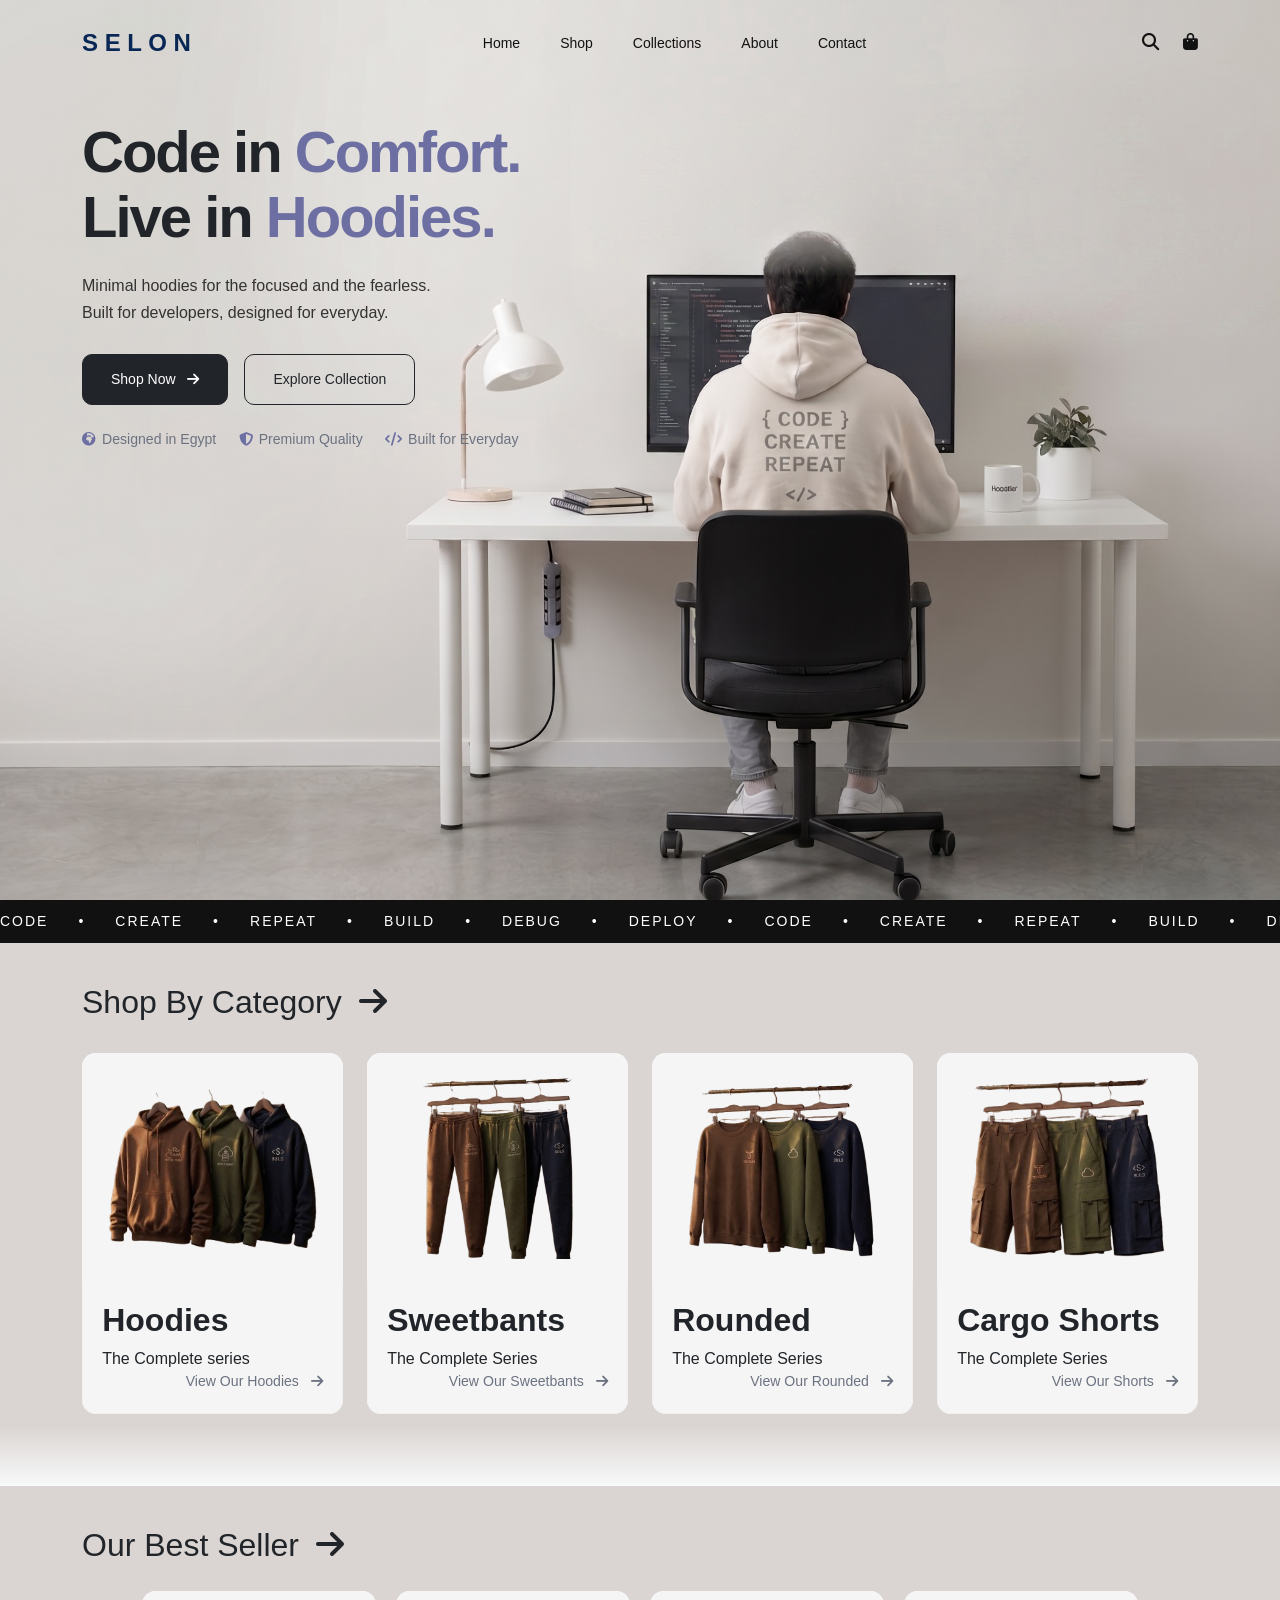
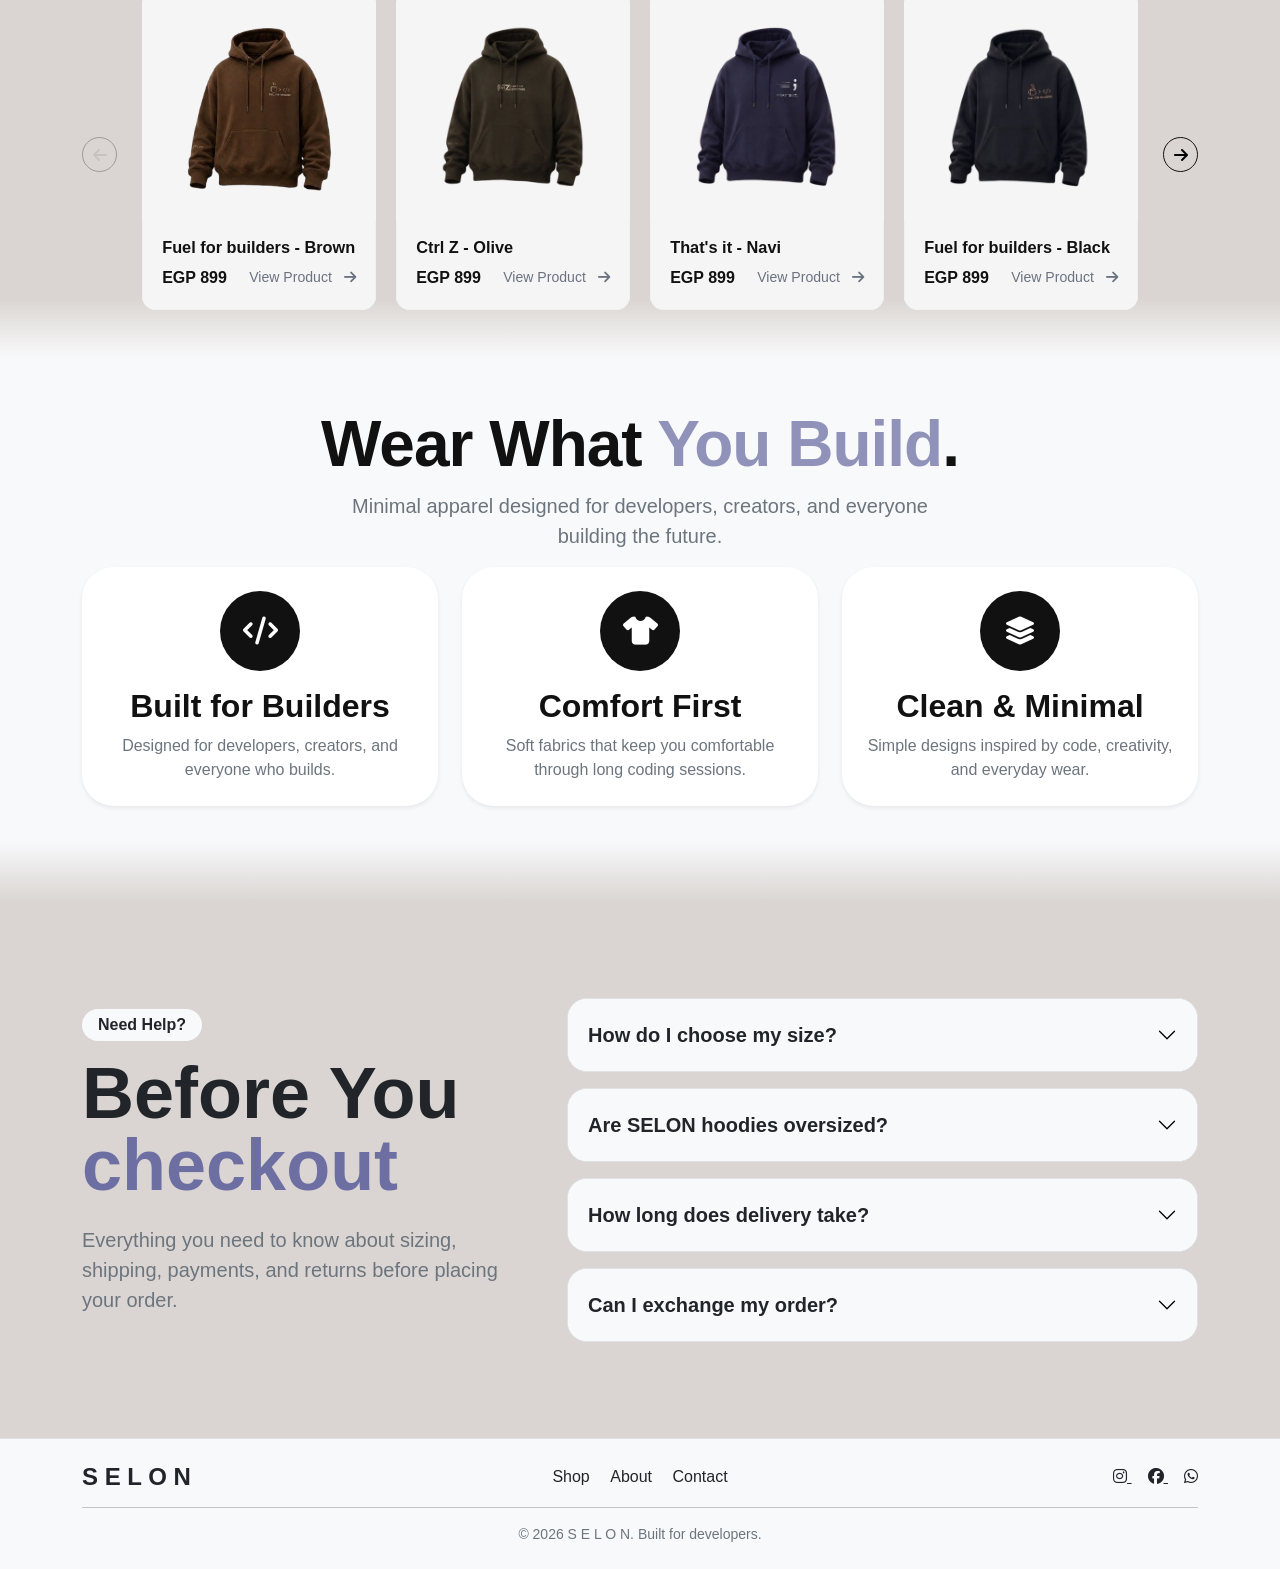
==== index.html @ 3d98444d "first commit-selon_test" ====
<!DOCTYPE html>
<html lang="en">

<head>
    <meta charset="UTF-8">
    <meta name="viewport" content="width=device-width, initial-scale=1.0">
    <title>S E L O N</title>
    <link rel="icon" href="Images/Selon-logo.webp" type="image/jpeg">
    <link href="https://cdn.jsdelivr.net/npm/bootstrap@5.3.8/dist/css/bootstrap.min.css" rel="stylesheet"
        integrity="sha384-sRIl4kxILFvY47J16cr9ZwB07vP4J8+LH7qKQnuqkuIAvNWLzeN8tE5YBujZqJLB" crossorigin="anonymous">
    <link rel="stylesheet" href="https://unpkg.com/aos@2.3.4/dist/aos.css">
    <link rel="stylesheet" href="https://cdnjs.cloudflare.com/ajax/libs/font-awesome/6.5.0/css/all.min.css">
    <link rel="stylesheet" href="Style.css">
</head>

<body>
    <div id="splash">

        <div class="loader">

            <div class="spinner"></div>

            <div class="logo-frame">
                <img src="Images/Selon-logo-removebg-preview.webp" class="logo-img" alt="SELON Logo">
            </div>
        </div>
        <p class="loading-text">SELON</p>
    </div>

    <nav class="navbar navbar-expand-lg fixed-top">
        <div class="container">

            <!-- Logo -->
            <a class="navbar-brand fw-semibold fs-4" href="index.html">
                S E L O N
            </a>


            <!-- Mobile Button -->
            <button class="navbar-toggler border-0 shadow-none" type="button" data-bs-toggle="collapse"
                data-bs-target="#navbarNav">

                <i class="fa-solid fa-bars"></i>
            </button>


            <!-- Links -->
            <div class="collapse navbar-collapse" id="navbarNav">

                <ul class="navbar-nav mx-auto gap-lg-4">

                    <li class="nav-item">
                        <a class="nav-link" href="index.html">
                            Home
                        </a>
                    </li>

                    <li class="nav-item">
                        <a class="nav-link" href="pages/allhoddies.html">
                            Shop
                        </a>
                    </li>

                    <li class="nav-item">
                        <a class="nav-link" href="#shop-bycategory">
                            Collections
                        </a>
                    </li>

                    <li class="nav-item">
                        <a class="nav-link" href="">
                            About
                        </a>
                    </li>

                    <li class="nav-item">
                        <a class="nav-link" href="#footer">
                            Contact
                        </a>
                    </li>

                </ul>


                <!-- Icons -->
                <div class="nav-icons d-flex align-items-center gap-4">

                    <div class="search-wrapper">
                        <input type="text" class="search-input" id="searchInput" placeholder="Search...">
                        <a href="#" class="search-icon">
                            <i class="fa-solid fa-magnifying-glass"></i>
                        </a>

                        <div class="search-results" id="searchResults"></div>
                    </div>


                    <a href="#" data-bs-toggle="offcanvas" data-bs-target="#cartCanvas">
                        <i class="fa-solid fa-bag-shopping"></i>
                    </a>

                </div>

            </div>

        </div>
    </nav>
    <div class="offcanvas offcanvas-end" tabindex="-1" id="cartCanvas">

        <div class="offcanvas-header">
            <h5 class="offcanvas-title">SHOPPING CART</h5>
            <button type="button" class="btn-close" data-bs-dismiss="offcanvas"></button>
        </div>

        <div class="offcanvas-body">
            <div id="taskcontainer"></div>
        </div>

    </div>
    <section class="hero" id="home">

        <div class="container h-100">
            <div class="row align-items-center h-100">

                <div class="col-lg-5">

                    <div class="hero-content " data-aos="fade-right" data-aos-delay="800">

                        <h1>
                            Code in <span>Comfort.</span>
                            <br>
                            Live in <span>Hoodies.</span>
                        </h1>

                        <p>
                            Minimal hoodies for the focused and the fearless.
                            <br>
                            Built for developers, designed for everyday.
                        </p>

                        <div class="hero-buttons d-flex gap-3">

                            <a href="pages/allhoddies.html" class="btn btn-dark hero-btn">
                                Shop Now
                                <i class="fa-solid fa-arrow-right ms-2"></i>
                            </a>

                            <a href="#shop-bycategory" class="btn btn-outline-dark hero-btn">
                                Explore Collection
                            </a>

                        </div>
                        <div class="hero-badges mt-4">
                            <span>
                                <i class="fa-solid fa-earth-africa"></i>
                                Designed in Egypt
                            </span>
                            <span>
                                <i class="fa-solid fa-shield-halved"></i>
                                Premium Quality
                            </span>
                            <span>
                                <i class="fa-solid fa-code"></i>
                                Built for Everyday
                            </span>
                        </div>
                    </div>

                </div>

            </div>
        </div>
    </section>
    <section class="moving-bar">

        <div class="moving-track">

            <div class="moving-content">
                <span>CODE</span>
                <span>•</span>
                <span>CREATE</span>
                <span>•</span>
                <span>REPEAT</span>
                <span>•</span>
                <span>BUILD</span>
                <span>•</span>
                <span>DEBUG</span>
                <span>•</span>
                <span>DEPLOY</span>
                <span>•</span>
            </div>

            <div class="moving-content">
                <span>CODE</span>
                <span>•</span>
                <span>CREATE</span>
                <span>•</span>
                <span>REPEAT</span>
                <span>•</span>
                <span>BUILD</span>
                <span>•</span>
                <span>DEBUG</span>
                <span>•</span>
                <span>DEPLOY</span>
                <span>•</span>
            </div>
            <div class="moving-content">
                <span>CODE</span>
                <span>•</span>
                <span>CREATE</span>
                <span>•</span>
                <span>REPEAT</span>
                <span>•</span>
                <span>BUILD</span>
                <span>•</span>
                <span>DEBUG</span>
                <span>•</span>
                <span>DEPLOY</span>
                <span>•</span>
            </div>
            <div class="moving-content">
                <span>CODE</span>
                <span>•</span>
                <span>CREATE</span>
                <span>•</span>
                <span>REPEAT</span>
                <span>•</span>
                <span>BUILD</span>
                <span>•</span>
                <span>DEBUG</span>
                <span>•</span>
                <span>DEPLOY</span>
                <span>•</span>
            </div>
        </div>

    </section>
    <section class="section-top py-4 mt-3" id="shop-bycategory">
        <div class="container">
            <div class="row">
                <h2 data-aos="fade-up">Shop By Category <i class="fa-solid fa-arrow-right ms-2"></i>
                </h2>
                <div class="col-lg-3 col-md-6 mt-4 mb-5">
                    <div class="category-card" data-aos="fade-up" data-aos-delay="50">
                        <div class="card h-100 w-100">
                            <img src="Images/Hoodies-card.webp" class="card-img-top" alt="Ctrl Z Hoodie">
                            <div class="card-body">
                                <h2 class="fw-bold">Hoodies</h2>
                                <span class="">The Complete series</span>
                                <div class="d-flex justify-content-between align-items-center">
                                    <h4 class="fw-bold"></h4>
                                    <a href="pages/allhoddies.html" class="text-decoration-none">
                                        View Our Hoodies
                                        <i class="fa-solid fa-arrow-right ms-2"></i>
                                    </a>
                                </div>
                            </div>
                        </div>
                    </div>
                </div>

                <div class="col-lg-3 col-md-6 mt-4 mb-5">
                    <div class="category-card" data-aos="fade-up" data-aos-delay="100">
                        <div class="card h-100 w-100">
                            <img src="Images/Pants-card.webp" class="card-img-top" alt="Ctrl Z Hoodie">
                            <div class="card-body">
                                <h2 class=" fw-bold">Sweetbants</h2>
                                <span>The Complete Series</span>
                                <div class="d-flex justify-content-between align-items-center">
                                    <h4 class="fw-bold"></h4>
                                    <a href="pages/sweetbants.html" class="text-decoration-none">
                                        View Our Sweetbants
                                        <i class="fa-solid fa-arrow-right ms-2"></i>
                                    </a>
                                </div>
                            </div>
                        </div>
                    </div>
                </div>
                <div class="col-lg-3 col-md-6 mt-4 mb-5">
                    <div class="category-card" data-aos="fade-up" data-aos-delay="150">
                        <div class="card h-100 w-100">
                            <img src="Images/rounded-card.webp" class="card-img-top" alt="Ctrl Z Hoodie">
                            <div class="card-body">
                                <h2 class=" fw-bold">Rounded</h2>
                                <span>The Complete Series</span>
                                <div class="d-flex justify-content-between align-items-center">
                                    <h4 class="fw-bold"></h4>
                                    <a href="pages/rounded.html" class="text-decoration-none">
                                        View Our Rounded
                                        <i class="fa-solid fa-arrow-right ms-2"></i>
                                    </a>
                                </div>
                            </div>
                        </div>
                    </div>
                </div>
                <div class="col-lg-3 col-md-6 mt-4 mb-5">
                    <div class="category-card" data-aos="fade-up" data-aos-delay="150">
                        <div class="card h-100 w-100">
                            <img src="Images/Cargo-cards.webp" class="card-img-top" alt="Ctrl Z Hoodie">
                            <div class="card-body">
                                <h2 class=" fw-bold">Cargo Shorts</h2>
                                <span>The Complete Series</span>
                                <div class="d-flex justify-content-between align-items-center">
                                    <h4 class="fw-bold"></h4>
                                    <a href="pages/cargoshorts.html" class="text-decoration-none">
                                        View Our Shorts
                                        <i class="fa-solid fa-arrow-right ms-2"></i>
                                    </a>
                                </div>
                            </div>
                        </div>
                    </div>
                </div>
            </div>
        </div>
    </section>
    <section class="categories section-top py-4 mt-3" data-aos="fade-up">
        <div class="container">

            <div class="best-seller-header">
                <h2>
                    Our Best Seller
                    <i class="fa-solid fa-arrow-right ms-2"></i>
                </h2>
            </div>

            <div class="best-seller-carousel">

                <!-- Left Arrow -->
                <button class="best-seller-arrow" id="bestSellerPrev">
                    <i class="fa-solid fa-arrow-left"></i>
                </button>


                <!-- Cards -->
                <div class="best-seller-wrapper pt-3 pb-4">
                    <div class="best-seller-track" id="bestSellerTrack">

                        <!-- Card 1 -->
                        <div class="best-seller-card">
                            <div class="category-card">
                                <div class="card h-100 w-100">
                                    <img src="Images/fuel-for-builders-brown.webp" class="card-img-top"
                                        alt="Brown Hoodie">

                                    <div class="card-body">
                                        <h5 class="card-title">Fuel for builders - Brown</h5>

                                        <div class="d-flex justify-content-between align-items-center">
                                            <h6 class="fw-bold mb-0">EGP 899</h6>

                                            <a href="pages/fuelforbuilders-brown.html" class="text-decoration-none">
                                                View Product
                                                <i class="fa-solid fa-arrow-right ms-2"></i>
                                            </a>
                                        </div>
                                    </div>
                                </div>
                            </div>
                        </div>


                        <!-- Card 2 -->
                        <div class="best-seller-card">
                            <div class="category-card">
                                <div class="card h-100 w-100">
                                    <img src="Images/ctrlz-olive.webp" class="card-img-top" alt="Build Hoodie">

                                    <div class="card-body">
                                        <h5 class="card-title">Ctrl Z - Olive</h5>

                                        <div class="d-flex justify-content-between align-items-center">
                                            <h6 class="fw-bold mb-0">EGP 899</h6>

                                            <a href="pages/ctrlz-olive.html" class="text-decoration-none">
                                                View Product
                                                <i class="fa-solid fa-arrow-right ms-2"></i>
                                            </a>
                                        </div>
                                    </div>
                                </div>
                            </div>
                        </div>


                        <!-- Card 3 -->
                        <div class="best-seller-card">
                            <div class="category-card">
                                <div class="card h-100 w-100">
                                    <img src="Images/thatsit-navi.webp" class="card-img-top" alt="Ctrl Z Hoodie">

                                    <div class="card-body">
                                        <h5 class="card-title">That's it - Navi</h5>

                                        <div class="d-flex justify-content-between align-items-center">
                                            <h6 class="fw-bold mb-0">EGP 899</h6>

                                            <a href="pages/thatsit-navi.html" class="text-decoration-none">
                                                View Product
                                                <i class="fa-solid fa-arrow-right ms-2"></i>
                                            </a>
                                        </div>
                                    </div>
                                </div>
                            </div>
                        </div>


                        <!-- Card 4 -->
                        <div class="best-seller-card">
                            <div class="category-card">
                                <div class="card h-100 w-100">
                                    <img src="Images/fuelforbuilders-black.webp" class="card-img-top"
                                        alt="Fuel for builders Black">

                                    <div class="card-body">
                                        <h5 class="card-title">Fuel for builders - Black</h5>

                                        <div class="d-flex justify-content-between align-items-center">
                                            <h6 class="fw-bold mb-0">EGP 899</h6>

                                            <a href="pages/Fuelforbuilders-black.html" class="text-decoration-none">
                                                View Product
                                                <i class="fa-solid fa-arrow-right ms-2"></i>
                                            </a>
                                        </div>
                                    </div>
                                </div>
                            </div>
                        </div>


                        <!-- Card 5 -->
                        <div class="best-seller-card">
                            <div class="category-card">
                                <div class="card h-100 w-100">
                                    <img src="Images/ctrlz-blue.webp" class="card-img-top" alt="New Hoodie">

                                    <div class="card-body">
                                        <h5 class="card-title">Ctrl Z - Blue</h5>

                                        <div class="d-flex justify-content-between align-items-center">
                                            <h6 class="fw-bold mb-0">EGP 899</h6>

                                            <a href="pages/ctrlz-blue.html" class="text-decoration-none">
                                                View Product
                                                <i class="fa-solid fa-arrow-right ms-2"></i>
                                            </a>
                                        </div>
                                    </div>
                                </div>
                            </div>
                        </div>

                    </div>
                </div>


                <!-- Right Arrow -->
                <button class="best-seller-arrow" id="bestSellerNext">
                    <i class="fa-solid fa-arrow-right"></i>
                </button>

            </div>

        </div>
    </section>
    <section class="py-5 why-section section-bottom">

        <div class="container mb-5">

            <div class="text-center">

                <h2 class="display-3 fw-semibold" data-aos="fade-up">
                    Wear What <span>You Build</span>.
                </h2>

                <p class="lead text-secondary mx-auto" data-aos="fade-up">
                    Minimal apparel designed for developers, creators, and everyone building the future.
                </p>

            </div>

            <div class="row g-4">

                <!-- Card 1 -->
                <div class="col-lg-4" data-aos="fade-up">

                    <div class="card border-0 rounded-5 text-center h-100 p-4 shadow-sm">

                        <div class="icon-circle mx-auto mb-3">
                            <i class="fa-solid fa-code"></i>

                        </div>

                        <h3 class="fw-semibold fs-2">
                            Built for Builders
                        </h3>

                        <p class="text-secondary mb-0">
                            Designed for developers, creators, and everyone who builds.
                        </p>

                    </div>

                </div>

                <!-- Card 2 -->
                <div class="col-lg-4" data-aos="fade-up">

                    <div class="card border-0 rounded-5 text-center h-100 p-4 shadow-sm">

                        <div class="icon-circle mx-auto mb-3">
                            <i class="fa-solid fa-shirt"></i>
                        </div>

                        <h3 class="fw-semibold fs-2">
                            Comfort First
                        </h3>

                        <p class="text-secondary mb-0">
                            Soft fabrics that keep you comfortable through long coding sessions.
                        </p>

                    </div>

                </div>

                <!-- Card 3 -->
                <div class="col-lg-4" data-aos="fade-up">

                    <div class="card border-0 rounded-5 text-center h-100 p-4 shadow-sm">

                        <div class="icon-circle mx-auto mb-3">
                            <i class="fa-solid fa-layer-group"></i>
                        </div>

                        <h3 class="fw-semibold fs-2">
                            Clean & Minimal
                        </h3>

                        <p class="text-secondary mb-0">
                            Simple designs inspired by code, creativity, and everyday wear.
                        </p>

                    </div>

                </div>

            </div>

        </div>

    </section>
    <section class="container my-5 py-5">

        <div class="row align-items-center g-5">

            <!-- Left Side -->
            <div class="col-lg-5 questions " data-aos="fade-right">

                <span class="badge rounded-pill text-dark bg-light px-3 py-2 fs-6 mb-3">
                    Need Help?
                </span>

                <h2 class="display-2 fw-bold lh-1 mb-4">
                    Before You <br> <span>checkout</span>
                </h2>

                <p class="text-secondary fs-5">
                    Everything you need to know about sizing, shipping,
                    payments, and returns before placing your order.
                </p>

            </div>

            <!-- Right Side -->
            <div class="col-lg-7">

                <div class="accordion accordion-flush" id="faq" data-aos="fade-left">

                    <div class="accordion-item rounded-4 overflow-hidden mb-3 border">
                        <h2 class="accordion-header">
                            <button class="accordion-button collapsed fw-semibold fs-5 py-4" data-bs-toggle="collapse"
                                data-bs-target="#one">

                                How do I choose my size?

                            </button>
                        </h2>

                        <div id="one" class="accordion-collapse collapse" data-bs-parent="#faq">

                            <div class="accordion-body text-secondary">
                                Check our size guide to find the perfect fit for you.
                            </div>

                        </div>
                    </div>


                    <div class="accordion-item rounded-4 overflow-hidden mb-3 border">
                        <h2 class="accordion-header">
                            <button class="accordion-button collapsed fw-semibold fs-5 py-4" data-bs-toggle="collapse"
                                data-bs-target="#two">

                                Are SELON hoodies oversized?

                            </button>
                        </h2>

                        <div id="two" class="accordion-collapse collapse" data-bs-parent="#faq">

                            <div class="accordion-body text-secondary">
                                Yes. They are designed with a relaxed oversized fit.
                            </div>

                        </div>
                    </div>


                    <div class="accordion-item rounded-4 overflow-hidden mb-3 border">
                        <h2 class="accordion-header">
                            <button class="accordion-button collapsed fw-semibold fs-5 py-4" data-bs-toggle="collapse"
                                data-bs-target="#three">

                                How long does delivery take?

                            </button>
                        </h2>

                        <div id="three" class="accordion-collapse collapse" data-bs-parent="#faq">

                            <div class="accordion-body text-secondary">
                                Delivery usually takes 2–5 business days.
                            </div>

                        </div>
                    </div>


                    <div class="accordion-item rounded-4 overflow-hidden border">
                        <h2 class="accordion-header">
                            <button class="accordion-button collapsed fw-semibold fs-5 py-4" data-bs-toggle="collapse"
                                data-bs-target="#four">

                                Can I exchange my order?

                            </button>
                        </h2>

                        <div id="four" class="accordion-collapse collapse" data-bs-parent="#faq">

                            <div class="accordion-body text-secondary">
                                Yes, exchanges are available within 14 days.
                            </div>

                        </div>
                    </div>

                </div>

            </div>

        </div>

    </section>


    <footer class="border-top bg-foot py-4 mt-5" id="footer">
        <div class="container">

            <div class="row align-items-center">

                <div class="col-md-4 text-center text-md-start mb-3 mb-md-0">
                    <h4 class="fw-bold m-0">S E L O N</h4>
                </div>

                <div class="col-md-4 text-center mb-3 mb-md-0">

                    <a href="pages/allhoddies.html" class="text-dark text-decoration-none mx-2">Shop</a>

                    <a href="#" class="text-dark text-decoration-none mx-2">About</a>

                    <a href="#footer" class="text-dark text-decoration-none mx-2">Contact</a>

                </div>

                <div class="col-md-4 text-center text-md-end">

                    <a href="https://www.instagram.com/selon.eg?igsi=ajBoNTrZ241bjEx" class="text-dark me-3">
                        <i class="fa-brands fa-instagram"></i>
                    </a>

                    <a href="https://www.facebook.com/share/1DbDQd2e8f/" class="text-dark me-3">
                        <i class="fa-brands fa-facebook"></i>
                    </a>

                    <a href="https://wa.me/201128844504" class="text-dark">
                        <i class="fa-brands fa-whatsapp"></i>
                    </a>

                </div>

            </div>

            <hr>

            <p class="text-center text-secondary small mb-0">
                © 2026 S E L O N. Built for developers.
            </p>

        </div>
    </footer>
    <script src="https://unpkg.com/aos@2.3.4/dist/aos.js"></script>

    <script>
        AOS.init({
            duration: 1000,
            once: true
        });
    </script>

    <script src="cart.js"></script>
    <script src="search.js"></script>
    <script src="carousel.js"></script>
    <script src="splash.js"></script>
    <script src="nav.js"></script>
    <script src="https://cdn.jsdelivr.net/npm/bootstrap@5.3.8/dist/js/bootstrap.bundle.min.js"
        integrity="sha384-FKyoEForCGlyvwx9Hj09JcYn3nv7wiPVlz7YYwJrWVcXK/BmnVDxM+D2scQbITxI"
        crossorigin="anonymous"></script>
</body>

</html>
---- Style.css ----
:root {
    --brand-blue: #6d6fa3;
    --brand-dark: #111;
    --card-bg: #f5f5f5;
}

body {
    font-family: Arial, sans-serif;
    background-color: #DAD5D2;
}

.search-wrapper {
    position: relative;
    display: flex;
    align-items: center;
}

.search-input {
    width: 0;
    padding: 0;
    border: none;
    outline: none;
    background: transparent;
    border-bottom: 1px solid transparent;
    font-size: 14px;
    transition: width 0.4s ease, padding 0.4s ease, border-color 0.4s ease;
    position: absolute;
    right: 30px;
    /* المسافة من الأيقونة */
}

.search-wrapper:hover .search-input,
.search-input:focus {
    width: 180px;
    padding: 4px 8px;
    border-bottom: 1px solid #000;
}

.search-icon {
    z-index: 2;
}

.search-wrapper {
    position: relative;
}

.search-results {
    position: absolute;
    top: 45px;
    right: 0;
    width: 260px;
    background: #fff;
    border-radius: 12px;
    box-shadow: 0 8px 24px rgba(0, 0, 0, 0.12);
    overflow: hidden;
    display: none;
    z-index: 999;
}

.search-results.active {
    display: block;
}

.search-result-item {
    display: flex;
    align-items: center;
    gap: 10px;
    padding: 8px 12px;
    text-decoration: none;
    color: #000;
    transition: background 0.2s ease;
}

.search-result-item:hover {
    background: #f5f5f5;
}

.search-result-item img {
    width: 40px;
    height: 40px;
    object-fit: contain;
}

.search-no-result {
    padding: 10px 12px;
    color: #888;
    font-size: 14px;
}

#splash {
    position: fixed;
    inset: 0;
    background: #F8F6F2;
    display: flex;
    flex-direction: column;
    justify-content: center;
    align-items: center;
    z-index: 9999;
    transition: .5s;
}

#splash.hidden {
    opacity: 0;
    visibility: hidden;
}


/* Loader */

.loader {
    position: relative;
    width: 110px;
    height: 110px;
}


/* Spinner */

.spinner {
    position: absolute;
    inset: 0;
    border-radius: 50%;
    border: 2px solid #DDD7CF;
    border-top: 2px solid #1B2430;
    animation: spin 1s linear infinite;
}


/* Logo */

.logo-frame {
    position: absolute;
    inset: 15px;
    border-radius: 50%;
    overflow: hidden;
    background: white;

    display: flex;
    justify-content: center;
    align-items: center;
}

.logo-img {
    width: 100%;
    height: 100%;
    object-fit: cover;
}


/* Loading Text */

.loading-text {
    margin-top: 25px;
    font-size: 15px;
    letter-spacing: 4px;
    color: #777;
    text-transform: uppercase;
}


/* Animation */

@keyframes spin {

    from {
        transform: rotate(0deg);
    }

    to {
        transform: rotate(360deg);
    }

}


.navbar {
    padding: 20px 0;
    transition: 0.4s ease;
    z-index: 1000;
}

.navbar-brand {
    color: #082755;
}

.navbar-brand sup {
    font-size: 9px;
}

.nav-link {
    color: #111;
    font-size: 14px;
    position: relative;
}

.nav-link:hover,
.nav-link.active {
    color: #111;
}

.nav-link.active::after {
    content: "";
    position: absolute;
    width: 35px;
    height: 1px;
    background-color: #111;
    left: 50%;
    bottom: -8px;
    transform: translateX(-50%);
}

.nav-icons a {
    color: #111;
    font-size: 17px;
}


/* لما نعمل Scroll */

.navbar.scrolled {
    background: rgba(255, 255, 255, 0.85);
    backdrop-filter: blur(12px);
    box-shadow: 0 2px 15px rgba(0, 0, 0, 0.05);
    padding: 12px 0;
}

/* Hero */

.hero {
    min-height: 100vh;

    background-image:
        url("Images/Hero-img.webp");

    background-size: cover;
    background-position: center;
    padding-top: 80px;

}


/* Hero Content */

.hero-content {
    padding-top: 40px;
}


/* Title */

.hero h1 {
    font-size: 58px;
    line-height: 1.12;
    font-weight: 600;
    letter-spacing: -2px;
    margin-bottom: 22px;
}

.hero h1 span {
    color: #6d6fa3;
}

.why-section span {
    color: #6d6fa3c0;

}

/* Text */

.hero p {
    font-size: 16px;
    line-height: 1.7;
    color: #333;
    margin-bottom: 28px;
}


/* Buttons */

.hero-btn {
    padding: 14px 28px;
    border-radius: 10px;
    font-size: 14px;
    font-weight: 500;
}

.hero-badges {
    display: flex;
    flex-wrap: wrap;
    gap: 1.4rem;
}

.hero-badges span {
    display: flex;
    align-items: center;
    gap: 6px;
    font-size: .88rem;
    color: #6b7280;
    font-weight: 500;
}

.hero-badges i {
    color: var(--brand-blue);
    font-size: .85rem;
}

.moving-bar {
    width: 100%;
    overflow: hidden;
    background-color: #111;
    color: #fff;
    padding: 11px 0;
}

.moving-track {
    display: flex;
    width: max-content;

    animation: movingText 15s linear infinite;
}

.moving-content {
    display: flex;
    align-items: center;
    gap: 30px;

    padding-right: 30px;

    white-space: nowrap;

    font-size: 14px;
    font-weight: 500;
    letter-spacing: 2px;
}

@keyframes movingText {

    from {
        transform: translateX(0);
    }

    to {
        transform: translateX(-50%);
    }

}

/* -------- Cards -------- */
.section-top {
    position: relative;
}

.section-top::after {
    content: "";
    position: absolute;
    bottom: 0;
    left: 0;
    right: 0;
    height: 60px;
    background: linear-gradient(to bottom, transparent, #f8f9fa);
}

.category-card .card {
    border: none;
    overflow: hidden;
    border-radius: 14px;
    transition: all .3s ease;
    cursor: pointer;
}

.category-card .card:hover {
    transform: translateY(-6px);
    box-shadow: 0 16px 30px rgba(15, 23, 42, .12);
}

.category-card .card img {
    transition: transform .4s ease;
    background-color: var(--card-bg);
    padding: 1.5rem;
    object-fit: contain;
    height: 230px;
}

.category-card .card:hover img {
    transform: scale(1.045);
}

.card-body {
    background-color: #f5f5f5;
    padding: 1.1rem 1.2rem 1.3rem;
    border: 1px solid #f0f0f0;
    border-top: none;
    border-radius: 0 0 14px 14px;
}

.card-title {
    font-weight: 600;
    color: var(--brand-dark);
    font-size: 1.02rem;
    margin-bottom: .6rem;
}

.card-body h6.fw-bold {
    color: var(--brand-dark);
}

.card-body a {
    font-size: .88rem;
    font-weight: 500;
    color: #6b7280 !important;
    transition: color .2s ease, gap .2s ease;
}

.card-body a:hover {
    color: var(--brand-blue) !important;
}

.card-body a i {
    transition: transform .2s ease;
}

.card-body a:hover i {
    transform: translateX(3px);
}

/* -------- Features side -------- */
.feature-item {
    align-items: flex-start;
    gap: 1rem;
}

.feature-item i {
    width: 22px;
    text-align: center;
    color: var(--brand-blue);
    margin-top: 3px;
    flex-shrink: 0;
}

.feature-item h6 {
    letter-spacing: .4px;
    color: var(--brand-dark);
    font-size: .85rem;
}

.feature-item p {
    font-size: .9rem;
    line-height: 1.5;
}

.categories hr {
    opacity: .1;
}

.learn-more-link {
    cursor: pointer;
    transition: gap .2s ease, color .2s ease;
    color: var(--brand-dark);
}

.learn-more-link:hover {
    color: var(--brand-blue);
}

.learn-more-link i {
    transition: transform .2s ease;
}

.learn-more-link:hover i {
    transform: translateX(4px);
}


/* -------- Section background: نفس فكرة الـ grid بتاع الهيرو -------- */
.section-bottom {
    position: relative;
}

.section-bottom::after {
    content: "";
    position: absolute;
    bottom: 0;
    left: 0;
    right: 0;
    height: 60px;
    background: linear-gradient(to bottom, transparent, #DAD5D2);
}

.why-section {
    background-color: #f8f9fb;
}

/* -------- Heading -------- */
.why-section h2 {
    color: var(--brand-dark);
    letter-spacing: -1px;
}

.why-section .lead {
    max-width: 620px;
}

/* -------- Icon circle (زي ما بعتها) -------- */
.icon-circle {
    width: 80px;
    height: 80px;
    background: #111;
    color: #fff;
    border-radius: 50%;
    display: flex;
    justify-content: center;
    align-items: center;
    font-size: 28px;
}

/* -------- Cards: بسيطة، shadow + hover لطيف -------- */
.why-section .card {
    background-color: #ffffff;
    transition: transform .25s ease, box-shadow .25s ease;
}

.why-section .card:hover {
    transform: translateY(-6px);
}

.why-section .card h3 {
    color: var(--brand-dark);
}


.accordion-item {
    border-radius: 20px !important;
}

.accordion-button {
    background: #f8f9fa;
    box-shadow: none !important;
}

.accordion-button:not(.collapsed) {
    background: #f8f9fa;
    color: #000;
}

.accordion-button::after {
    filter: brightness(0);
}

.bg-foot {
    background-color: #f8f9fb;
}

.questions h2 span {
    color: #6d6fa3;

}


/* -------- brownhoodidetails-------- */
.main {
    padding-top: 90px;
}

.main-product-image {
    background-color: #D7CFCE;
    overflow: hidden;
}

.main-product-image img {
    height: 400px;
    object-fit: contain;
}

.thumbnail {
    width: 110px;
    height: 120px;
    border: 1px solid transparent;
    border-radius: 12px;
    overflow: hidden;
    cursor: pointer;
}

.thumbnail img {
    height: 100%;
    object-fit: cover;
}

.thumbnail.active {
    border-color: #212529;
}

/* =========================
   PRODUCT OPTIONS
========================= */

.product-option {
    max-width: 520px;
}


/* Title */

.option-title {
    font-size: 13px;
    font-weight: 600;
    letter-spacing: .3px;
}


/* =========================
   COLORS
========================= */

.color-option {
    width: 42px;
    height: 42px;

    border-radius: 50%;
    border: 1px solid #ccc;

    cursor: pointer;

    transition: .2s ease;
}

.color-option:hover {
    transform: scale(1.08);
}

.color-option.active {
    outline: 2px solid #111;
    outline-offset: 3px;
}


/* =========================
   SIZE
========================= */

.size-guide {
    color: #111;
    font-size: 13px;
}

.size-option {
    width: 48px;
    height: 42px;

    background: transparent;
    border: 1px solid #bbb;
    border-radius: 8px;

    font-size: 14px;

    transition: .2s ease;
}

.size-option:hover {
    border-color: #111;
}

.size-option.active {
    background-color: #111;
    color: white;
    border-color: #111;
}


/* =========================
   QUANTITY
========================= */

.quantity-box {
    width: 170px;
    height: 48px;

    display: flex;
    align-items: center;
    justify-content: space-between;

    border: 1px solid #aaa;
    border-radius: 9px;

    padding: 0 12px;
}

.quantity-btn {
    border: none;
    background: transparent;

    width: 35px;
    height: 100%;

    cursor: pointer;
}

.quantity-btn:hover {
    color: #6d6fa3;
}

#quantity {
    font-size: 16px;
}


/* =========================
   ADD TO CART
========================= */

.add-cart-btn {
    width: 100%;
    max-width: 520px;

    height: 55px;

    border: none;
    border-radius: 30px;

    background-color: #111;
    color: white;

    font-size: 15px;
    font-weight: 500;

    transition: .3s ease;
}

.add-cart-btn:hover {
    background-color: #333;
    transform: translateY(-2px);
}

.mt {
    margin-top: 14.375rem;
}

.offcanvas-header {
    background: #f5f5f5;
}

.btn-cart {
    border-radius: 1.875rem;
}

.cart-det {
    margin-top: 7.5rem;
}

.checkout-row {
    padding-top: 140px;
}

.checkout-wrap {
    max-width: 620px;
    margin: 0;
    padding: 0 15px;
}

h5.section-title {
    font-weight: 700;
    margin: 28px 0 16px;
}

.floating-box {
    border: 1px solid #d7d9dc;
    border-radius: 10px;
    padding: 10px 14px;
    margin-bottom: 14px;
    position: relative;
    background: #fff;
}

.floating-box label.field-label {
    display: block;
    font-size: .75rem;
    color: #767676;
    margin-bottom: 2px;
}

.floating-box input,
.floating-box select {
    border: none;
    outline: none;
    width: 100%;
    padding: 0;
    font-size: 1rem;
    background: transparent;
}

.floating-box input:focus,
.floating-box select:focus {
    box-shadow: none;
}

.row-2>.floating-box {
    flex: 1;
}

.row-2 {
    display: flex;
    gap: 12px;
}

.toggle-group {
    display: flex;
    border: 1px solid #d7d9dc;
    border-radius: 10px;
    overflow: hidden;
    margin-bottom: 16px;
}

.toggle-group .toggle-btn {
    flex: 1;
    text-align: center;
    padding: 14px 10px;
    background: #fff;
    cursor: pointer;
    font-weight: 600;
    border: none;
}

.toggle-group .toggle-btn.active {
    background: #f1f2f4;
}

.toggle-group .toggle-btn+.toggle-btn {
    border-right: 1px solid #d7d9dc;
}

.option-row {
    display: flex;
    align-items: center;
    justify-content: space-between;
    border: 1px solid #d7d9dc;
    border-radius: 10px;
    padding: 14px 16px;
    margin-bottom: 10px;
    background: #fff;
    cursor: pointer;
}

.option-row.selected {
    border-color: #1560bd;
    background: #eef4fc;
}

.option-row .form-check-input {
    width: 1.15em;
    height: 1.15em;
    margin: 0;
}

.option-row .option-left {
    display: flex;
    align-items: center;
    gap: 10px;
}

.option-row .price {
    font-weight: 600;
}

.payment-icons {
    display: flex;
    align-items: center;
    gap: 8px;
}

.payment-icons img {
    height: 22px;
}

.checkbox-line {
    display: flex;
    align-items: center;
    gap: 8px;
    margin-bottom: 6px;
}

.checkbox-line label {
    font-size: .9rem;
}

.phone-box {
    display: flex;
    align-items: center;
    border: 1px solid #d7d9dc;
    border-radius: 10px;
    padding: 10px 14px;
    margin-bottom: 14px;
    background: #fff;
    gap: 10px;
}

.phone-box .flag {
    font-size: 1.2rem;
}

.phone-box input {
    border: none;
    outline: none;
    flex: 1;
    font-size: 1rem;
}

.btn-complete {
    background: #0b3d63;
    color: #fff;
    font-weight: 700;
    border-radius: 10px;
    padding: 16px;
    width: 100%;
    font-size: 1.05rem;
    border: none;
}

.btn-complete:hover {
    background: #092e4c;
    color: #fff;
}

.top-link {
    color: #1560bd;
    text-decoration: underline;
    font-size: .95rem;
}

.card-icon-box {
    border: 1px solid #d7d9dc;
    border-radius: 6px;
    padding: 2px 6px;
    font-size: .7rem;
    display: flex;
    align-items: center;
    gap: 2px;
    color: #333;
}

.bg-ls-co {
    background-color: #f9f9f9a7;
}

.cart-column {
    position: sticky;
    top: 100px;
    align-self: flex-start;
}


.order-success-overlay {
    display: none;
    position: fixed;
    top: 0;
    left: 0;
    width: 100%;
    height: 100%;
    background: rgba(0, 0, 0, 0.75);
    z-index: 9999;
    justify-content: center;
    align-items: center;
}

.order-success-overlay.active {
    display: flex;
}

.order-success-box {
    background: #fff;
    padding: 40px 30px;
    border-radius: 16px;
    text-align: center;
    max-width: 400px;
    width: 90%;
    animation: fadeInUp 0.3s ease;
}

.success-icon {
    font-size: 60px;
    margin-bottom: 15px;
}

.order-success-box h2 {
    margin-bottom: 10px;
    color: #222;
}

.order-success-box p {
    color: #555;
    margin-bottom: 25px;
    line-height: 1.6;
}

.order-success-box button {
    padding: 12px 30px;
    background: #000;
    color: #fff;
    border: none;
    border-radius: 8px;
    cursor: pointer;
    font-size: 16px;
}

@keyframes fadeInUp {
    from {
        opacity: 0;
        transform: translateY(20px);
    }

    to {
        opacity: 1;
        transform: translateY(0);
    }
}


/* =========================
   ABOUT PAGE
========================= */

.about-page {
    padding-top: 80px;
}


/* =========================
   ABOUT MAIN SECTION
========================= */

.about-section {
    padding: 100px 0 120px;
    background-color: #DAD5D2;
}

.about-content {
    max-width: 600px;
}

.about-label {
    display: inline-block;
    margin-bottom: 20px;

    font-size: 13px;
    font-weight: 600;
    letter-spacing: 3px;

    color: #6d6fa3;
}

.about-content h1 {
    font-size: 58px;
    line-height: 1.05;
    letter-spacing: -2px;
    font-weight: 600;

    color: #111;

    margin-bottom: 30px;
}

.about-content h1 span {
    color: #6d6fa3;
}

.about-content>p {
    max-width: 550px;

    font-size: 17px;
    line-height: 1.8;

    color: #5f646b;

    margin-bottom: 18px;
}


/* =========================
   FOUNDER
========================= */

.about-founder {
    display: flex;
    align-items: center;

    gap: 15px;

    margin-top: 35px;
}

.founder-line {
    width: 35px;
    height: 1px;

    background-color: #111;
}

.about-founder h6 {
    margin: 0 0 4px;

    font-size: 14px;
    font-weight: 600;

    color: #111;
}

.about-founder p {
    margin: 0;

    font-size: 13px;

    color: #777;
}


/* =========================
   CEO IMAGE
========================= */

.about-image-wrapper {
    position: relative;

    max-width: 520px;
    margin-left: auto;
}

.about-image-box {
    width: 100%;
    aspect-ratio: 1 / 1;

    display: flex;
    justify-content: center;
    align-items: flex-end;

    overflow: hidden;

    background-color: #f5f5f5;

    border-radius: 18px;
}

.about-ceo {
    width: 90%;
    height: 95%;

    object-fit: contain;
    object-position: bottom center;

    transition: transform .4s ease;
}

.about-image-box:hover .about-ceo {
    transform: scale(1.025);
}


/* =========================
   CEO CAPTION
========================= */

.ceo-caption {
    display: flex;
    justify-content: space-between;
    align-items: center;

    padding: 15px 4px 0;
}

.ceo-caption span {
    font-size: 13px;
    font-weight: 600;
    letter-spacing: 2px;

    color: #111;
}

.ceo-caption p {
    margin: 0;

    font-size: 13px;

    color: #777;
}


/* =========================
   VALUES
========================= */

.about-values {
    padding: 100px 0;

    background-color: #f8f9fb;
}

.about-values h2 {
    font-size: 48px;
    font-weight: 600;

    letter-spacing: -1.5px;

    color: #111;
}

.about-values h2 span {
    color: #6d6fa3;
}

.about-value-card {
    height: 100%;

    padding: 35px 30px;

    background-color: #fff;

    border-radius: 18px;

    text-align: center;

    transition: transform .25s ease,
        box-shadow .25s ease;
}

.about-value-card:hover {
    transform: translateY(-6px);

    box-shadow: 0 16px 30px rgba(15, 23, 42, .10);
}

.about-value-icon {
    width: 70px;
    height: 70px;

    margin: 0 auto 22px;

    display: flex;
    justify-content: center;
    align-items: center;

    border-radius: 50%;

    background-color: #111;
    color: #fff;

    font-size: 24px;
}

.about-value-card h4 {
    margin-bottom: 12px;

    font-size: 22px;
    font-weight: 600;

    color: #111;
}

.about-value-card p {
    margin: 0;

    font-size: 15px;
    line-height: 1.7;

    color: #6b7280;
}


/* =========================
   BEST SELLER CAROUSEL
========================= */

.best-seller-header {
    margin-bottom: 10px;
}

.best-seller-carousel {
    display: flex;
    align-items: center;
    gap: 15px;
}

.best-seller-wrapper {
    flex: 1;
    min-width: 0;
    overflow: hidden;
}

.best-seller-track {
    width: 100%;
    display: flex;
    transition: transform .5s ease;
}

.best-seller-card {
    flex: 0 0 25%;
    max-width: 25%;
    padding: 0 10px;
    box-sizing: border-box;
}

.best-seller-arrow {
    flex-shrink: 0;

    width: 35px;
    height: 35px;

    border: 1px solid #111;
    background: transparent;
    border-radius: 50%;

    display: flex;
    align-items: center;
    justify-content: center;

    cursor: pointer;
    transition: .25s ease;
}

.best-seller-arrow:hover {
    background-color: #111;
    color: #fff;
}

.best-seller-arrow:disabled {
    opacity: .3;
    cursor: not-allowed;
}



/* =====================================================
   RESPONSIVE - ضيف الكود ده في آخر Style.css
===================================================== */

/* يمنع السكرول الأفقي (بسبب أنيميشن AOS) */
body {
    overflow-x: hidden;
}

img {
    max-width: 100%;
}


/* =========================
   TABLET & MOBILE (<= 991px)
========================= */
@media (max-width: 991.98px) {

    /* ---- Navbar ---- */
    .navbar {
        padding: 12px 0;
    }

    .navbar-collapse {
        background: rgba(255, 255, 255, 0.96);
        backdrop-filter: blur(12px);
        margin-top: 12px;
        padding: 16px 20px;
        border-radius: 14px;
        box-shadow: 0 8px 24px rgba(0, 0, 0, 0.08);
    }

    .navbar-nav .nav-link {
        padding: 10px 0;
    }

    .nav-link.active::after {
        left: 0;
        transform: none;
        bottom: 2px;
    }

    .nav-icons {
        margin-top: 12px;
        padding-top: 12px;
        border-top: 1px solid #eee;
    }

    /* ---- Search ---- */
    .search-input {
        position: static;
        width: 150px;
        padding: 4px 8px;
        border-bottom: 1px solid #000;
        order: 1;
    }

    .search-icon {
        order: 2;
        margin-left: 8px;
    }

    .search-results {
        left: 0;
        right: auto;
        top: 40px;
        width: min(280px, 85vw);
    }

    /* ---- Hero ---- */
    .hero {
        background-position: 65% center;
        padding-top: 90px;
    }

    .hero h1 {
        font-size: 44px;
        letter-spacing: -1px;
    }

    .hero-content {
        padding-top: 20px;
        padding-bottom: 40px;
    }

    /* ---- Carousel: كارتين ---- */
    .best-seller-card {
        flex: 0 0 50%;
        max-width: 50%;
    }

    /* ---- Product page ---- */
    .main {
        padding-top: 70px;
    }

    .main-product-image img {
        height: 340px;
    }

    /* ---- Checkout ---- */
    .checkout-row {
        padding-top: 100px;
    }

    .cart-column {
        position: static;
        margin-bottom: 20px;
    }

    .checkout-wrap {
        max-width: 100%;
        padding: 0;
    }

    .cart-det {
        margin-top: 6rem;
    }

    /* ---- About ---- */
    .about-content h1 {
        font-size: 44px;
    }

    .about-values h2 {
        font-size: 36px;
    }

    .about-image-wrapper {
        margin: 0 auto;
    }
}


/* =========================
   MOBILE (<= 767px)
========================= */
@media (max-width: 767.98px) {

    .hero h1 {
        font-size: 38px;
    }

    .hero p {
        font-size: 15px;
    }

    .hero-btn {
        padding: 12px 22px;
    }

    .hero-badges {
        gap: 0.8rem 1.2rem;
    }

    .moving-content {
        font-size: 12px;
        gap: 20px;
        padding-right: 20px;
    }

    .category-card .card img {
        height: 210px;
    }

    .why-section .display-3 {
        font-size: 2.2rem;
    }

    .icon-circle {
        width: 65px;
        height: 65px;
        font-size: 24px;
    }

    /* Thumbnails: تتوزع على العرض بدل ما تعدي الشاشة */
    .thumbnail {
        flex: 1 1 0;
        min-width: 0;
        width: auto;
        height: 90px;
    }

    .main-product-image img {
        height: 300px;
    }

    /* Checkout: كل الحقول تحت بعض */
    .row-2 {
        flex-direction: column;
        gap: 0;
    }

    .checkout-row .bg-ls-co {
        padding: 1.25rem !important;
    }

    .option-row {
        padding: 12px;
    }

    /* Cart details */
    #detailscontainer .d-flex.gap-4 {
        gap: 1rem !important;
    }

    #detailscontainer img {
        width: 80px !important;
        height: 80px !important;
    }

    .order-success-box {
        padding: 30px 20px;
    }

    .order-success-box h2 {
        font-size: 1.25rem;
    }

    /* About */
    .about-section,
    .about-values {
        padding: 60px 0;
    }

    .about-content h1 {
        font-size: 36px;
    }

    .about-content>p {
        font-size: 15px;
    }
}


/* =========================
   SMALL MOBILE (<= 575px)
========================= */
@media (max-width: 575.98px) {

    .container {
        padding-left: 18px;
        padding-right: 18px;
    }

    .navbar-brand {
        font-size: 1.15rem !important;
    }

    .hero {
        min-height: 92vh;
    }

    .hero h1 {
        font-size: 32px;
    }

    .hero-buttons {
        flex-direction: column;
    }

    .hero-buttons .btn {
        width: 100%;
    }

    .section-top h2,
    .best-seller-header h2,
    .row>h2 {
        font-size: 1.5rem;
    }

    .questions .display-2 {
        font-size: 2.4rem;
    }

    .accordion-button {
        font-size: 1rem !important;
        padding-top: 1rem !important;
        padding-bottom: 1rem !important;
    }

    /* ---- Carousel: كارت واحد ---- */
    .best-seller-carousel {
        gap: 8px;
    }

    .best-seller-card {
        flex: 0 0 100%;
        max-width: 100%;
        padding: 0 4px;
    }

    .best-seller-arrow {
        width: 30px;
        height: 30px;
        font-size: 12px;
    }

    /* ---- Product page ---- */
    .main {
        padding-top: 60px;
    }

    .main-product-image img {
        height: 260px;
    }

    .thumbnail {
        height: 75px;
        border-radius: 8px;
    }

    .quantity-box {
        width: 150px;
        height: 44px;
    }

    .add-cart-btn {
        height: 50px;
    }

    /* ---- Cart offcanvas ---- */
    .offcanvas.offcanvas-end {
        width: 100%;
    }

    /* ---- Cart details ---- */
    .cart-det {
        margin-top: 5.5rem;
    }

    .cart-det h2 {
        font-size: 1.4rem;
    }

    /* ---- Checkout ---- */
    .checkout-row {
        padding-top: 90px;
    }

    .btn-complete {
        padding: 14px;
        font-size: 1rem;
    }

    /* ---- Footer ---- */
    footer .col-md-4 {
        margin-bottom: 12px;
    }
}


/* =========================
   VERY SMALL (<= 380px)
========================= */
@media (max-width: 380px) {

    .hero h1 {
        font-size: 28px;
    }

    .size-option {
        width: 42px;
        height: 40px;
    }

    .main-product-image img {
        height: 230px;
    }
}
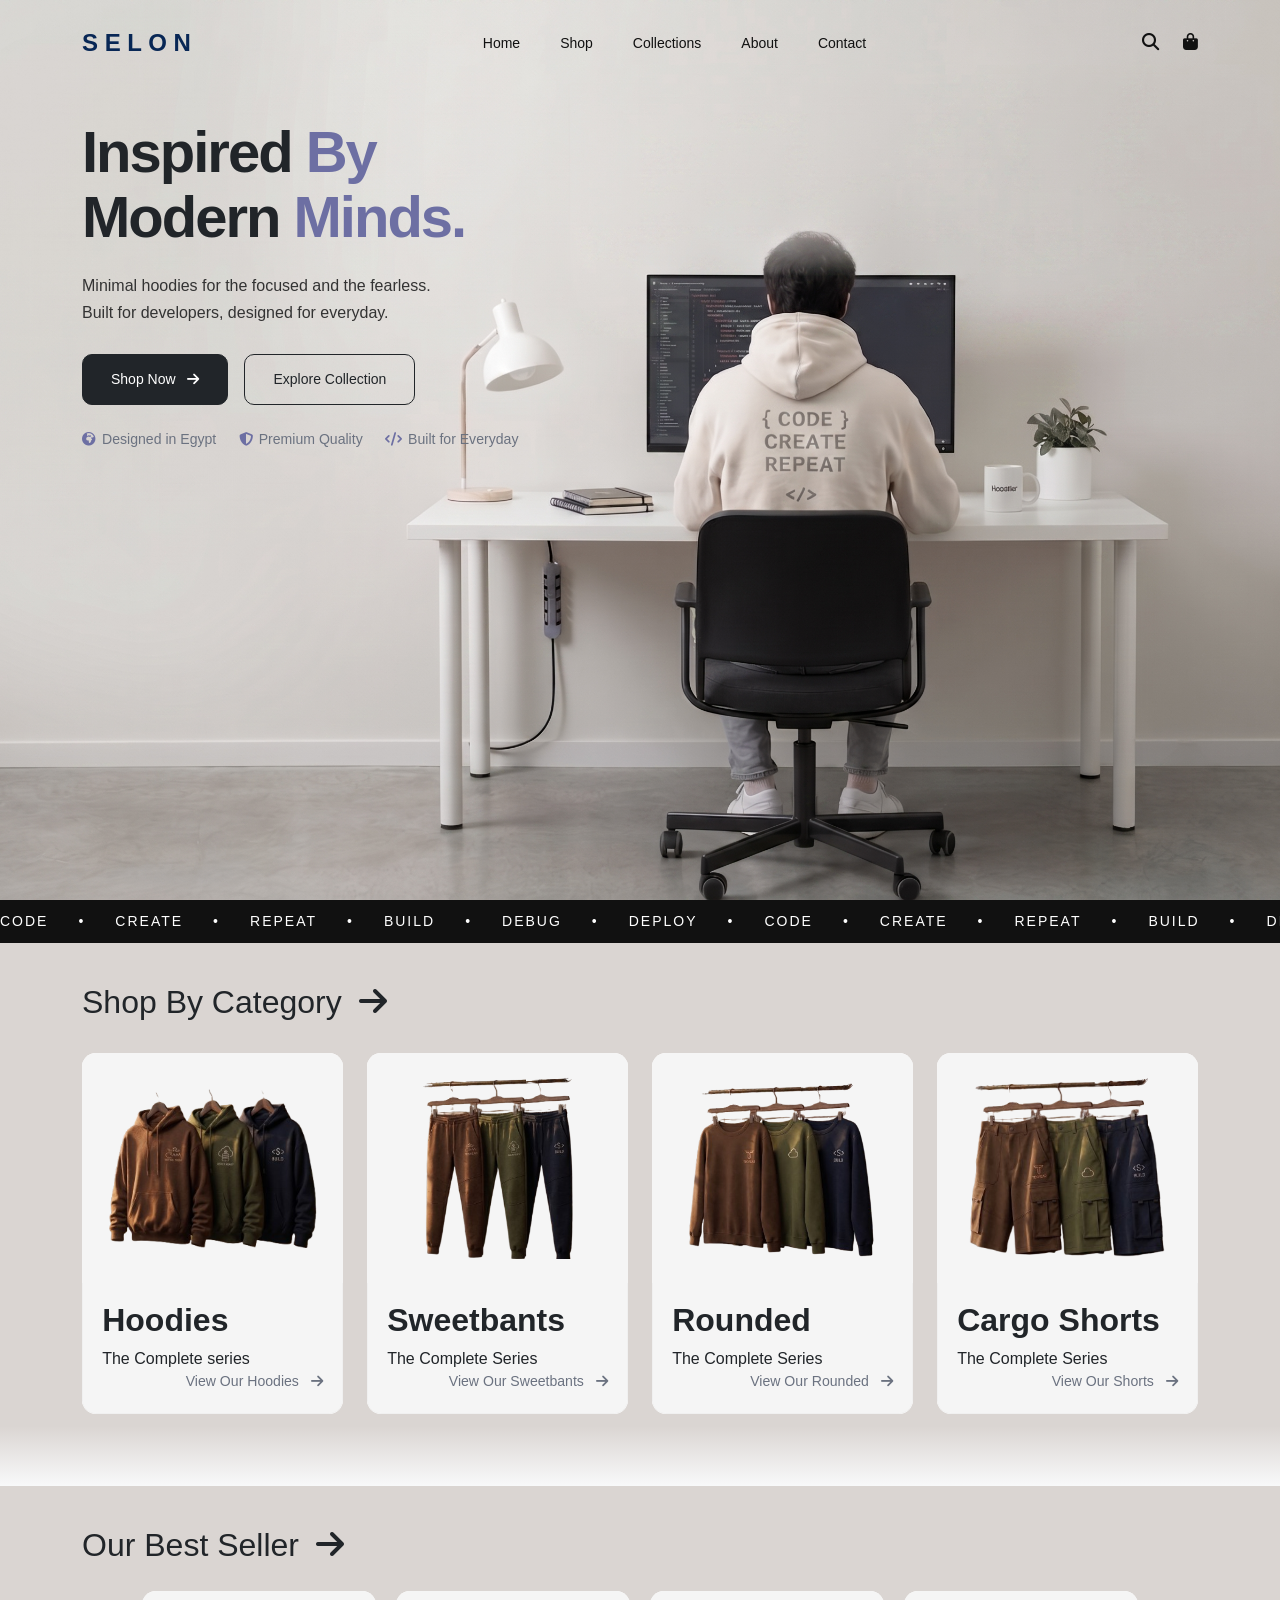
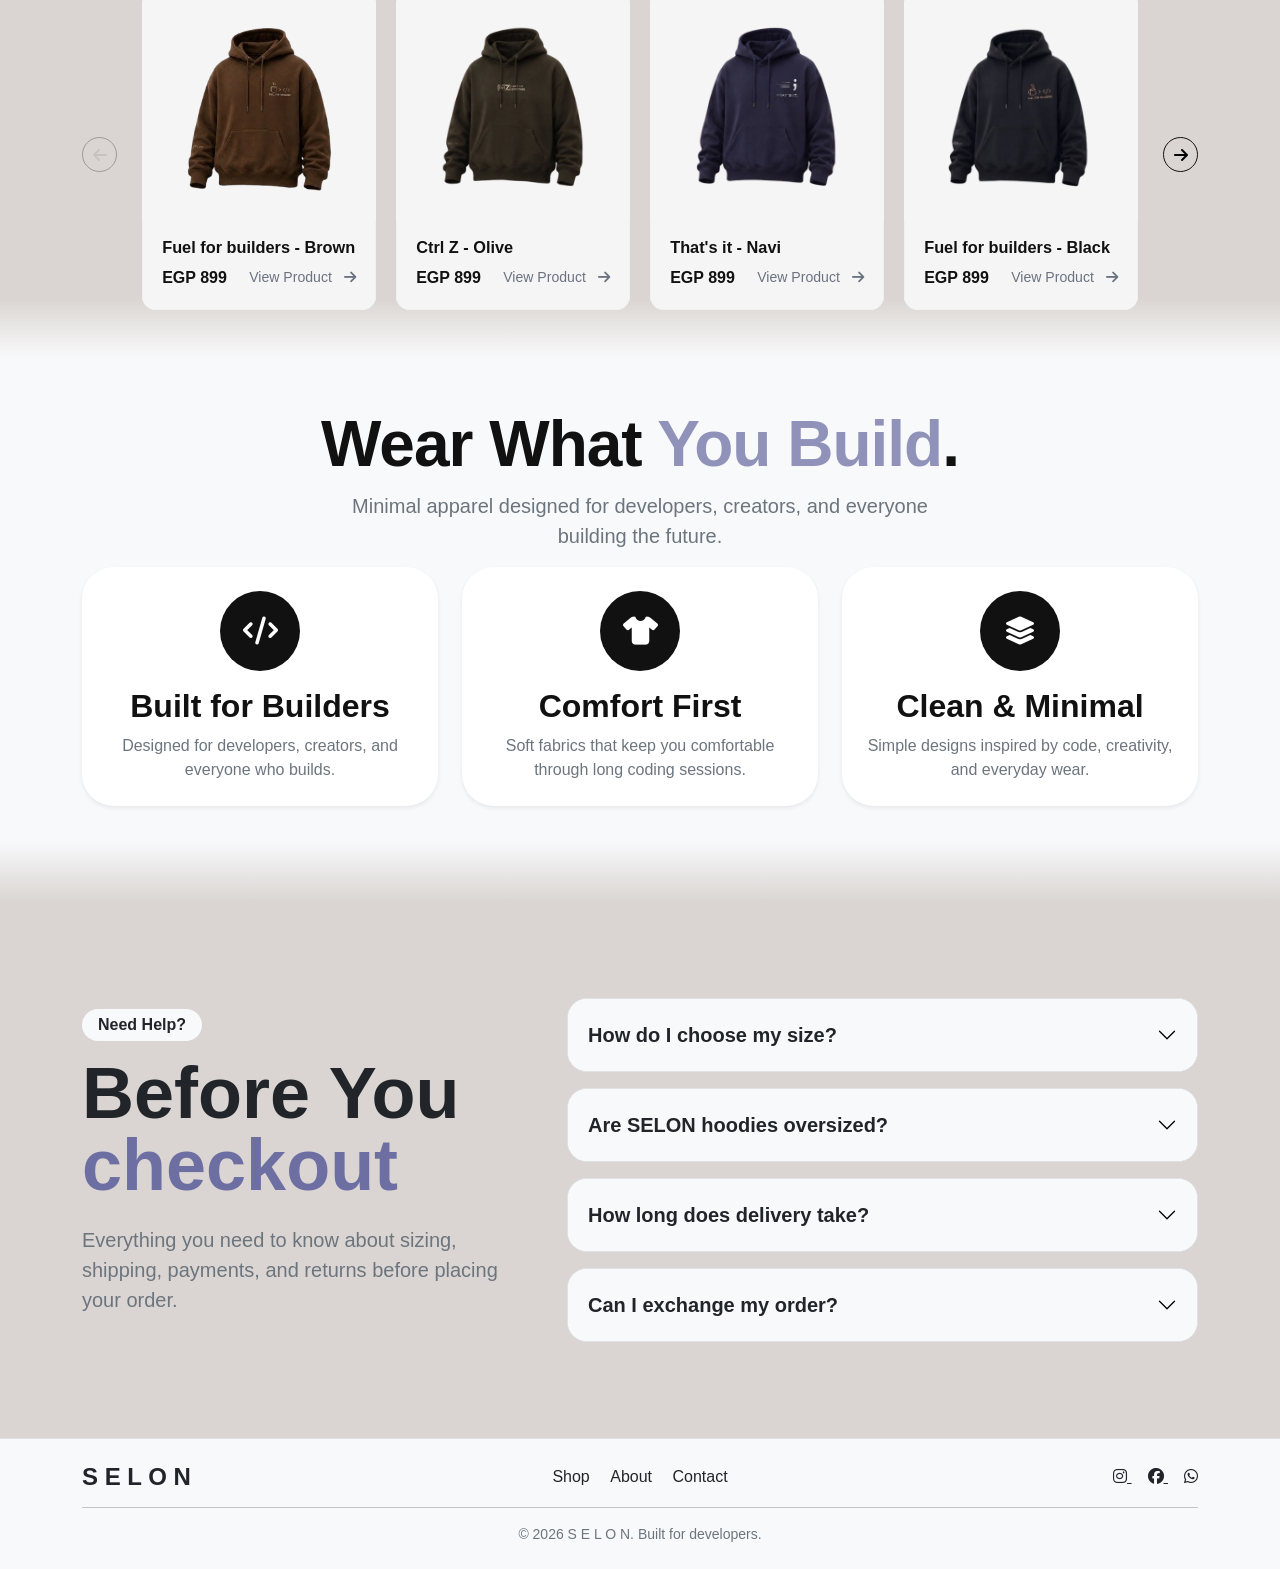
==== commit 1b3d612b: "caption editing" ====
--- a/index.html
+++ b/index.html
@@ -127,9 +127,9 @@
                     <div class="hero-content " data-aos="fade-right" data-aos-delay="800">
 
                         <h1>
-                            Code in <span>Comfort.</span>
+                            Inspired <span>By</span>
                             <br>
-                            Live in <span>Hoodies.</span>
+                            Modern <span>Minds.</span>
                         </h1>
 
                         <p>
--- a/Style.css
+++ b/Style.css
@@ -7,6 +7,7 @@
 body {
     font-family: Arial, sans-serif;
     background-color: #DAD5D2;
+
 }
 
 .search-wrapper {
@@ -1325,13 +1326,33 @@
 
 
 
-/* =====================================================
-   RESPONSIVE - ضيف الكود ده في آخر Style.css
-===================================================== */
-
-/* يمنع السكرول الأفقي (بسبب أنيميشن AOS) */
+html,
 body {
+    max-width: 100%;
     overflow-x: hidden;
+}
+
+body {
+    position: relative;
+}
+
+/* clip بدل hidden عشان ميبوظش الـ sticky */
+section,
+footer {
+    max-width: 100%;
+    overflow-x: clip;
+}
+
+/* الـ offcanvas ميعديش عرض الشاشة */
+.offcanvas {
+    max-width: 100vw;
+}
+
+/* الـ row بـ g-5 كان بيطلع برا الـ container على الموبايل */
+@media (max-width: 991.98px) {
+    .row.g-5 {
+        --bs-gutter-x: 1.5rem;
+    }
 }
 
 img {
@@ -1565,6 +1586,23 @@
    SMALL MOBILE (<= 575px)
 ========================= */
 @media (max-width: 575.98px) {
+    .hero h1 span {
+        display: block;
+    }
+
+    .hero h1 br {
+        display: none;
+    }
+
+    /* تنزيل المحتوى لتحت شوية */
+    .hero-content {
+        position: relative;
+        top: 70px;
+    }
+
+    .hero-badges {
+        display: none;
+    }
 
     .container {
         padding-left: 18px;
@@ -1577,18 +1615,64 @@
 
     .hero {
         min-height: 92vh;
+        padding-top: 76px;
+    }
+
+    .hero .row {
+        align-items: flex-start !important;
+    }
+
+    .hero-content {
+        max-width: 250px;
+        padding-top: 0;
+        padding-bottom: 32px;
     }
 
     .hero h1 {
-        font-size: 32px;
+        font-size: 37px;
+        line-height: 1.1;
+        letter-spacing: -1px;
+        margin-bottom: 16px;
+    }
+
+    .hero p {
+        font-size: 15px;
+        line-height: 1.5;
+        margin-bottom: 24px;
+        color: whitesmoke;
     }
 
     .hero-buttons {
         flex-direction: column;
-    }
-
-    .hero-buttons .btn {
-        width: 100%;
+        align-items: flex-start;
+        gap: 11px !important;
+    }
+
+    .hero .hero-buttons .hero-btn {
+        display: inline-flex;
+        align-items: center;
+        justify-content: center;
+        width: 180px;
+        height: 36px;
+        padding: 0 16px;
+        border-radius: 50px;
+        font-size: 13px;
+        font-weight: 600;
+        white-space: nowrap;
+    }
+
+    .hero .hero-buttons .btn-outline-dark,
+    .hero .hero-buttons .btn-outline-dark:hover,
+    .hero .hero-buttons .btn-outline-dark:focus,
+    .hero .hero-buttons .btn-outline-dark:active {
+        background-color: #212529;
+        border-color: #212529;
+        color: #fff;
+        box-shadow: none;
+    }
+
+    .hero .hero-buttons .hero-btn i {
+        font-size: 12px;
     }
 
     .section-top h2,
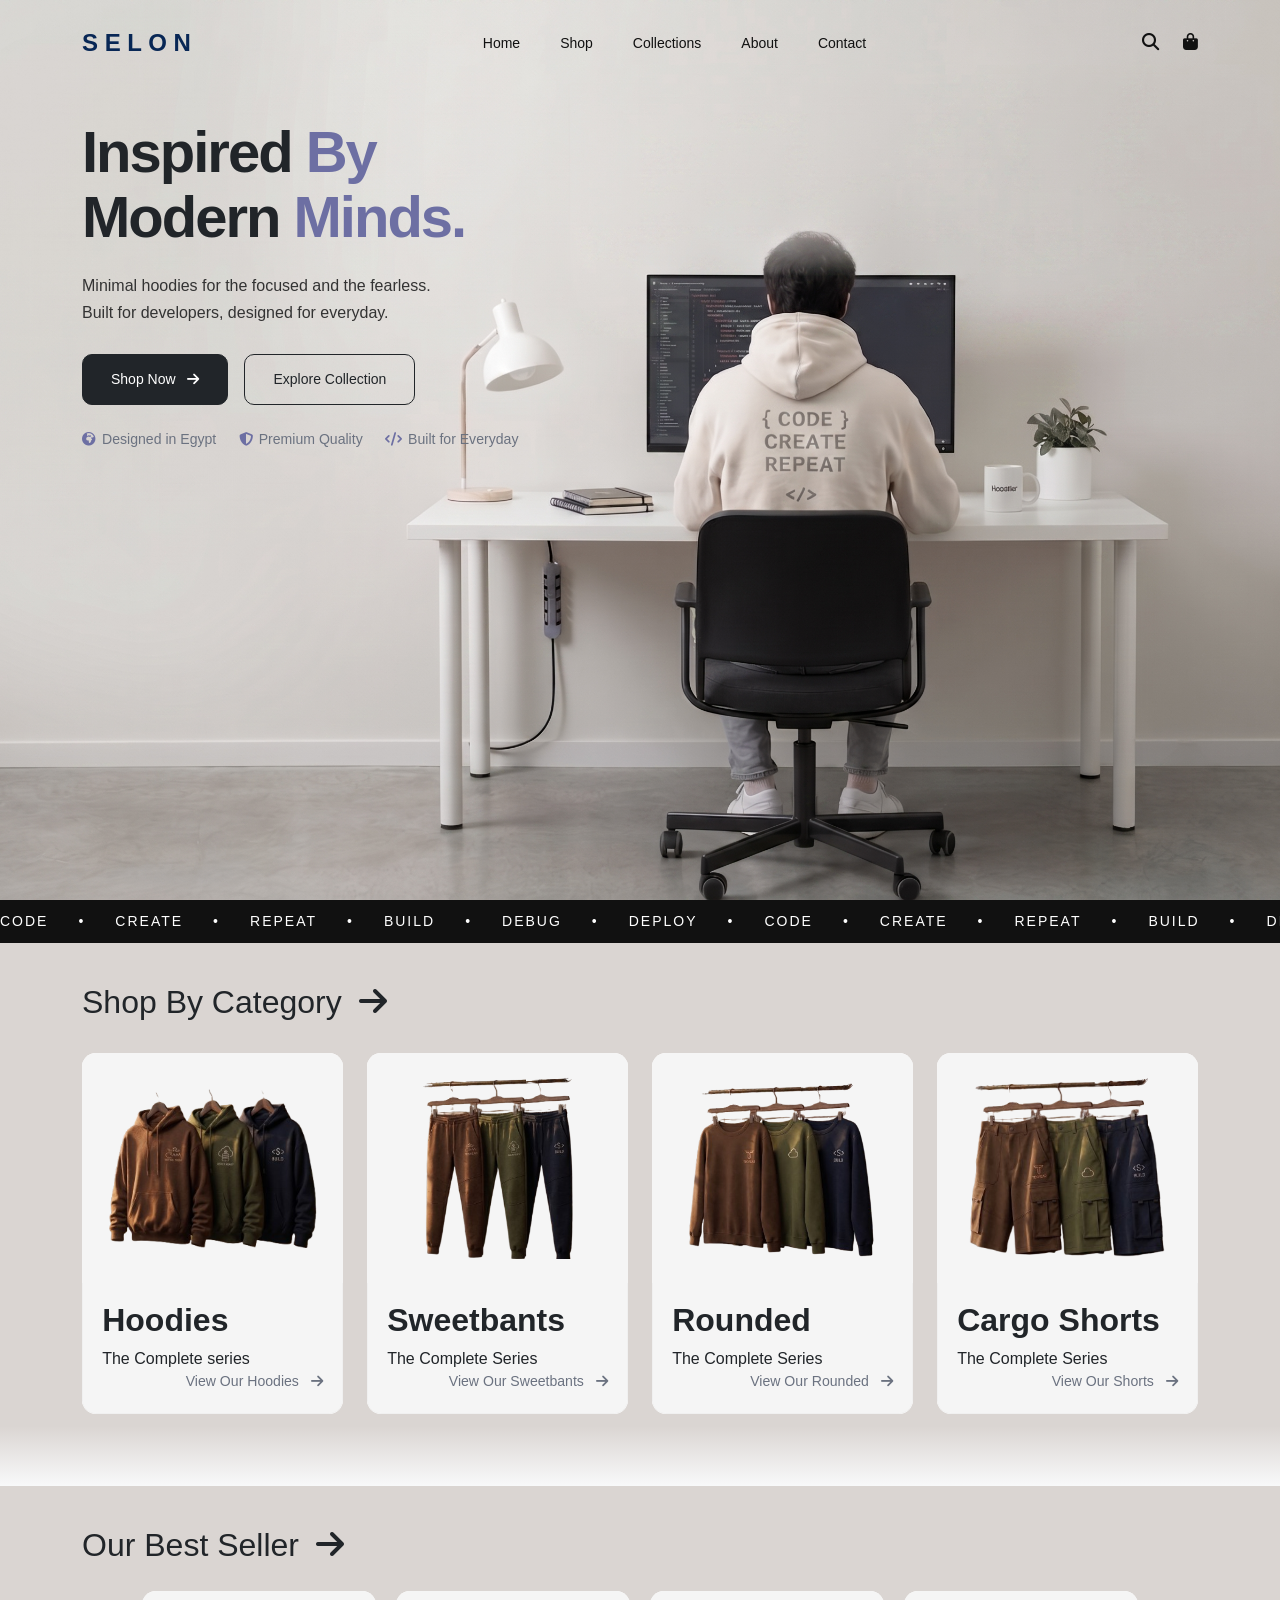
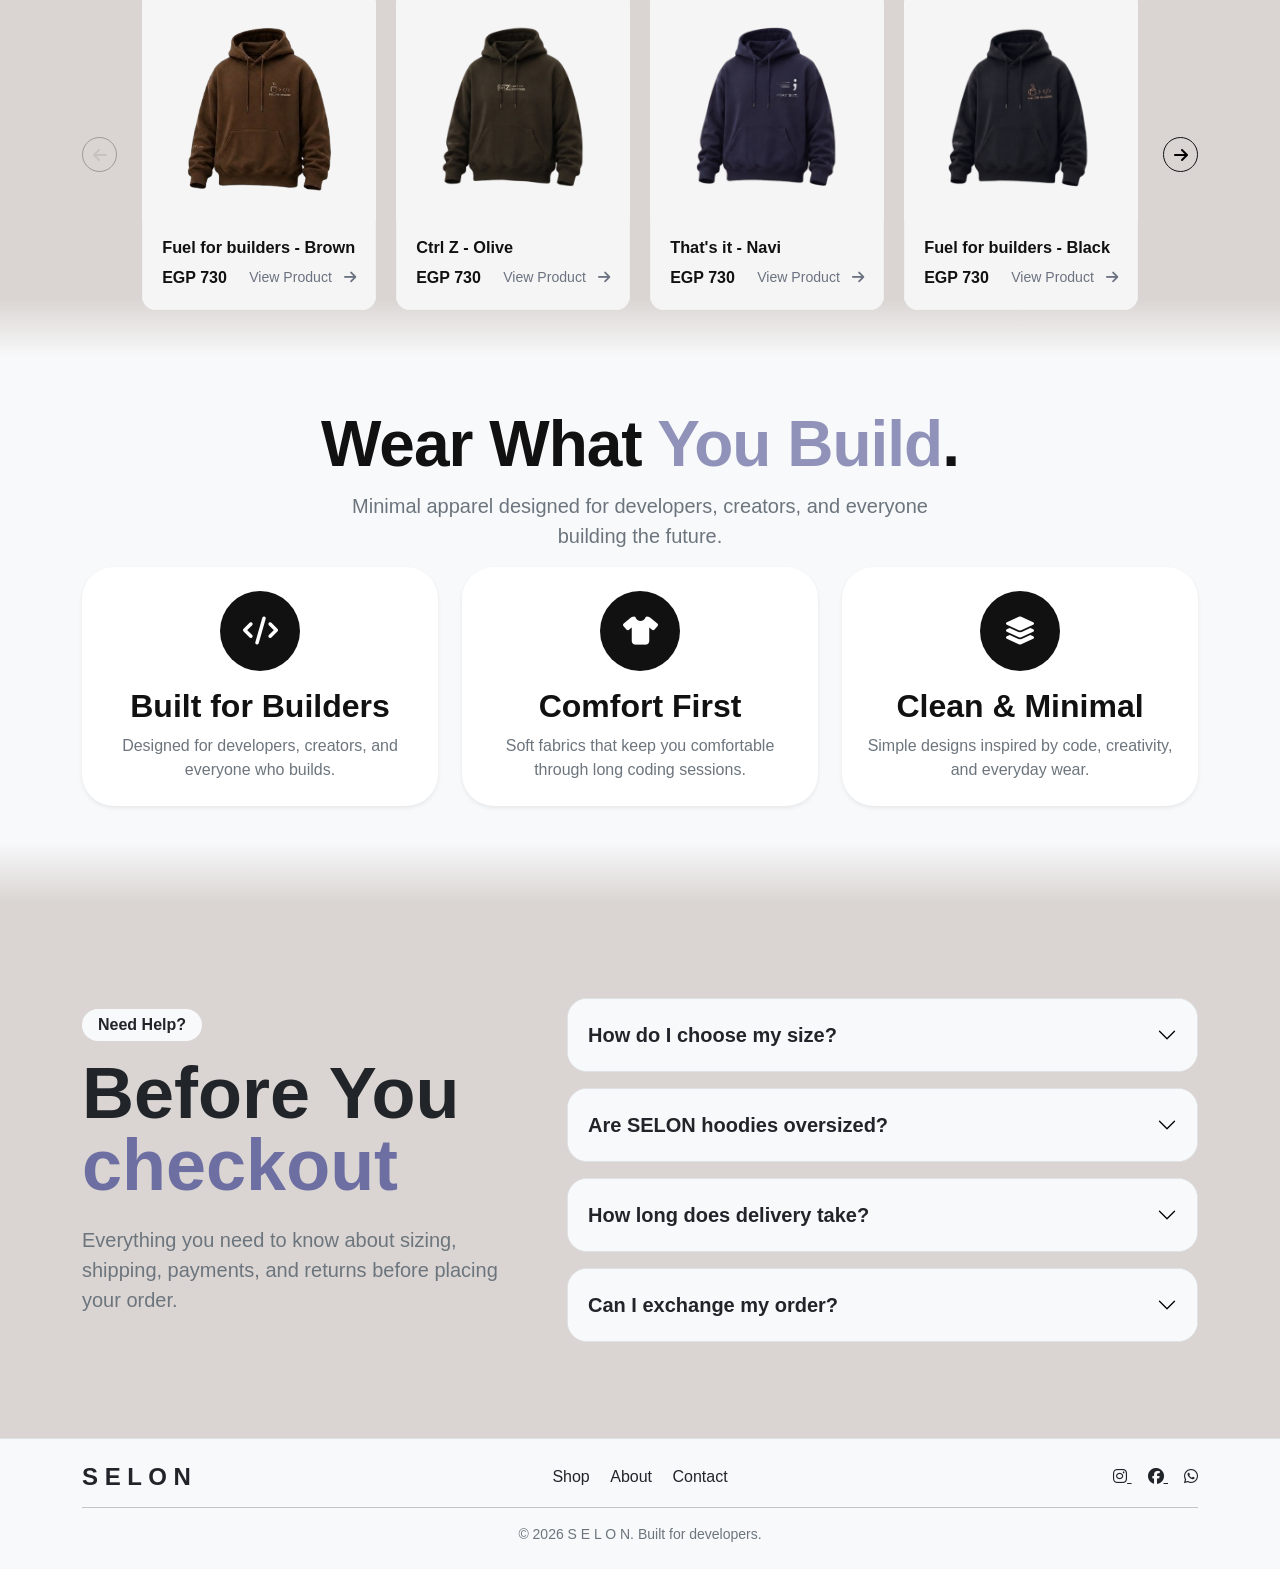
==== commit 65b858fa: "Fix search image paths" ====
--- a/index.html
+++ b/index.html
@@ -349,7 +349,7 @@
                                         <h5 class="card-title">Fuel for builders - Brown</h5>
 
                                         <div class="d-flex justify-content-between align-items-center">
-                                            <h6 class="fw-bold mb-0">EGP 899</h6>
+                                            <h6 class="fw-bold mb-0">EGP 730</h6>
 
                                             <a href="pages/fuelforbuilders-brown.html" class="text-decoration-none">
                                                 View Product
@@ -372,7 +372,7 @@
                                         <h5 class="card-title">Ctrl Z - Olive</h5>
 
                                         <div class="d-flex justify-content-between align-items-center">
-                                            <h6 class="fw-bold mb-0">EGP 899</h6>
+                                            <h6 class="fw-bold mb-0">EGP 730</h6>
 
                                             <a href="pages/ctrlz-olive.html" class="text-decoration-none">
                                                 View Product
@@ -395,7 +395,7 @@
                                         <h5 class="card-title">That's it - Navi</h5>
 
                                         <div class="d-flex justify-content-between align-items-center">
-                                            <h6 class="fw-bold mb-0">EGP 899</h6>
+                                            <h6 class="fw-bold mb-0">EGP 730</h6>
 
                                             <a href="pages/thatsit-navi.html" class="text-decoration-none">
                                                 View Product
@@ -419,7 +419,7 @@
                                         <h5 class="card-title">Fuel for builders - Black</h5>
 
                                         <div class="d-flex justify-content-between align-items-center">
-                                            <h6 class="fw-bold mb-0">EGP 899</h6>
+                                            <h6 class="fw-bold mb-0">EGP 730</h6>
 
                                             <a href="pages/Fuelforbuilders-black.html" class="text-decoration-none">
                                                 View Product
@@ -442,7 +442,7 @@
                                         <h5 class="card-title">Ctrl Z - Blue</h5>
 
                                         <div class="d-flex justify-content-between align-items-center">
-                                            <h6 class="fw-bold mb-0">EGP 899</h6>
+                                            <h6 class="fw-bold mb-0">EGP 730</h6>
 
                                             <a href="pages/ctrlz-blue.html" class="text-decoration-none">
                                                 View Product
--- a/Style.css
+++ b/Style.css
@@ -1586,13 +1586,13 @@
    SMALL MOBILE (<= 575px)
 ========================= */
 @media (max-width: 575.98px) {
-    .hero h1 span {
+    /* .hero h1 span {
         display: block;
     }
 
     .hero h1 br {
         display: none;
-    }
+    } */
 
     /* تنزيل المحتوى لتحت شوية */
     .hero-content {
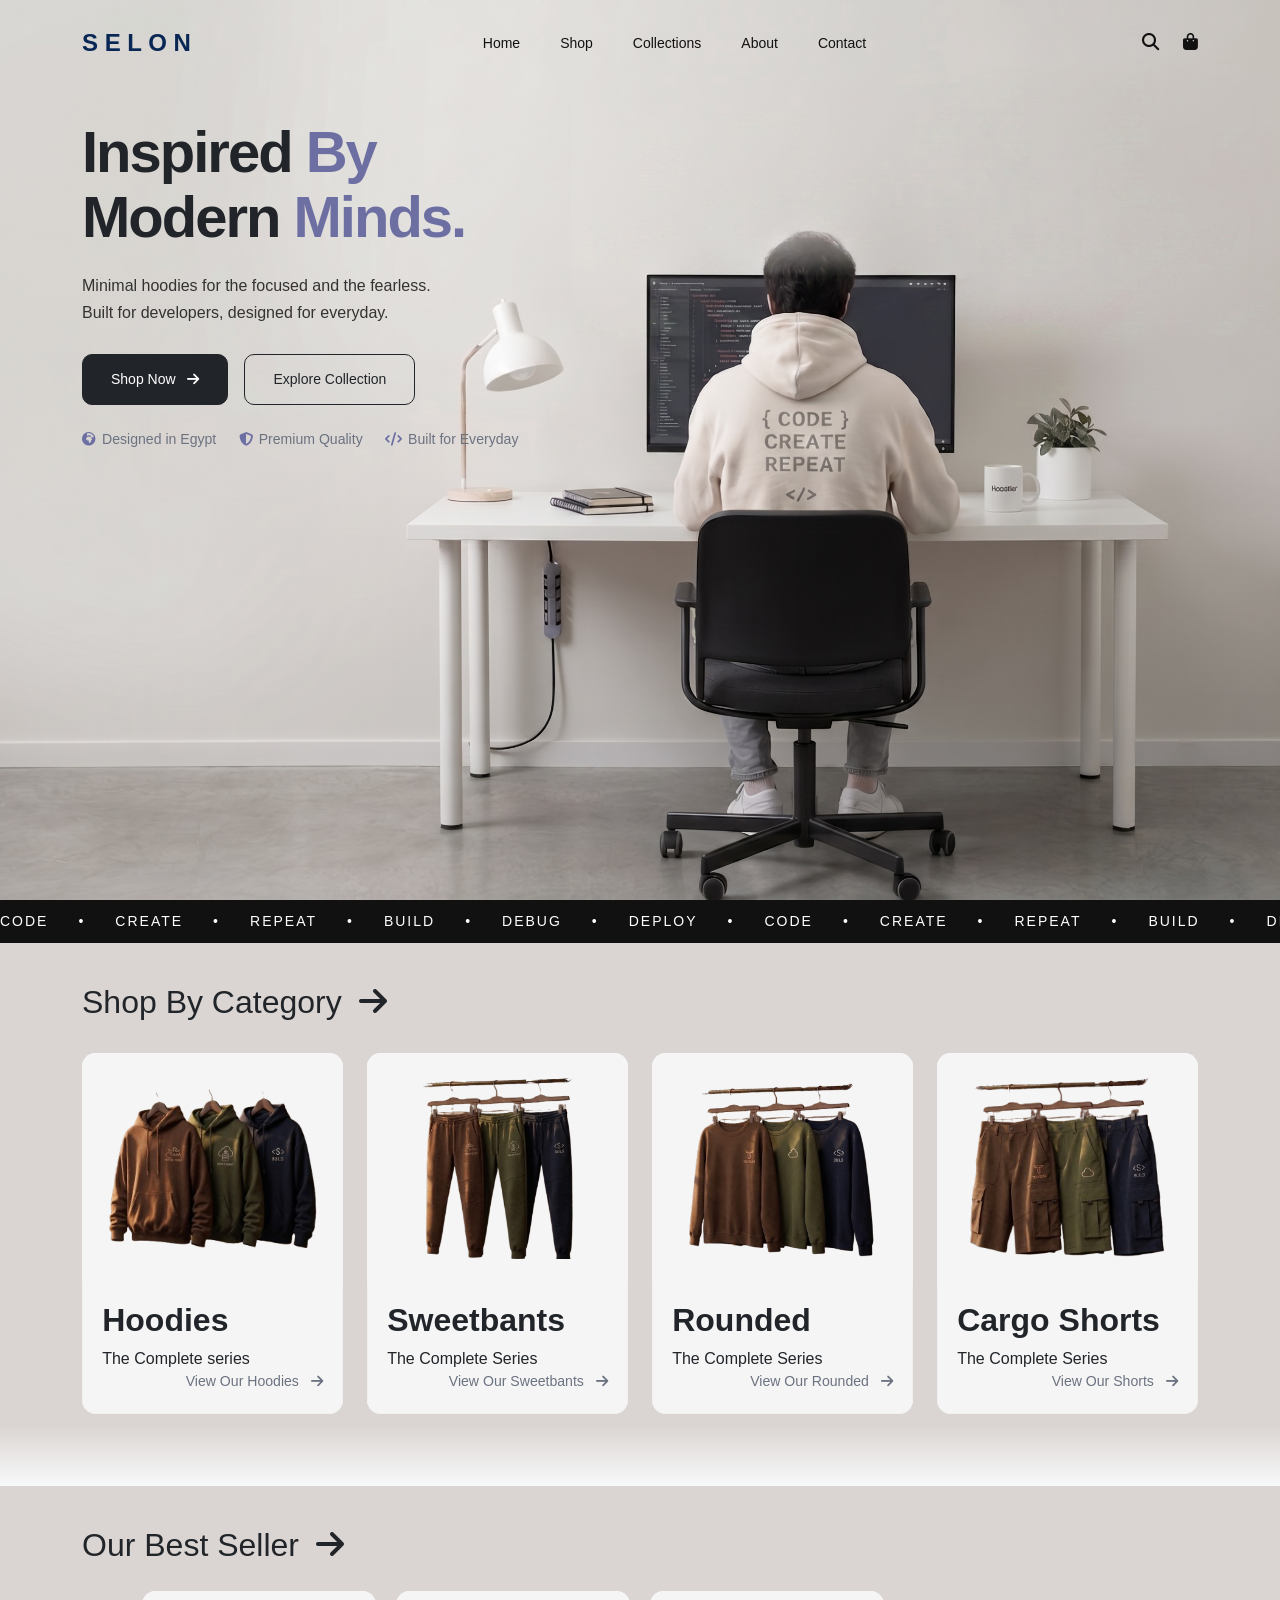
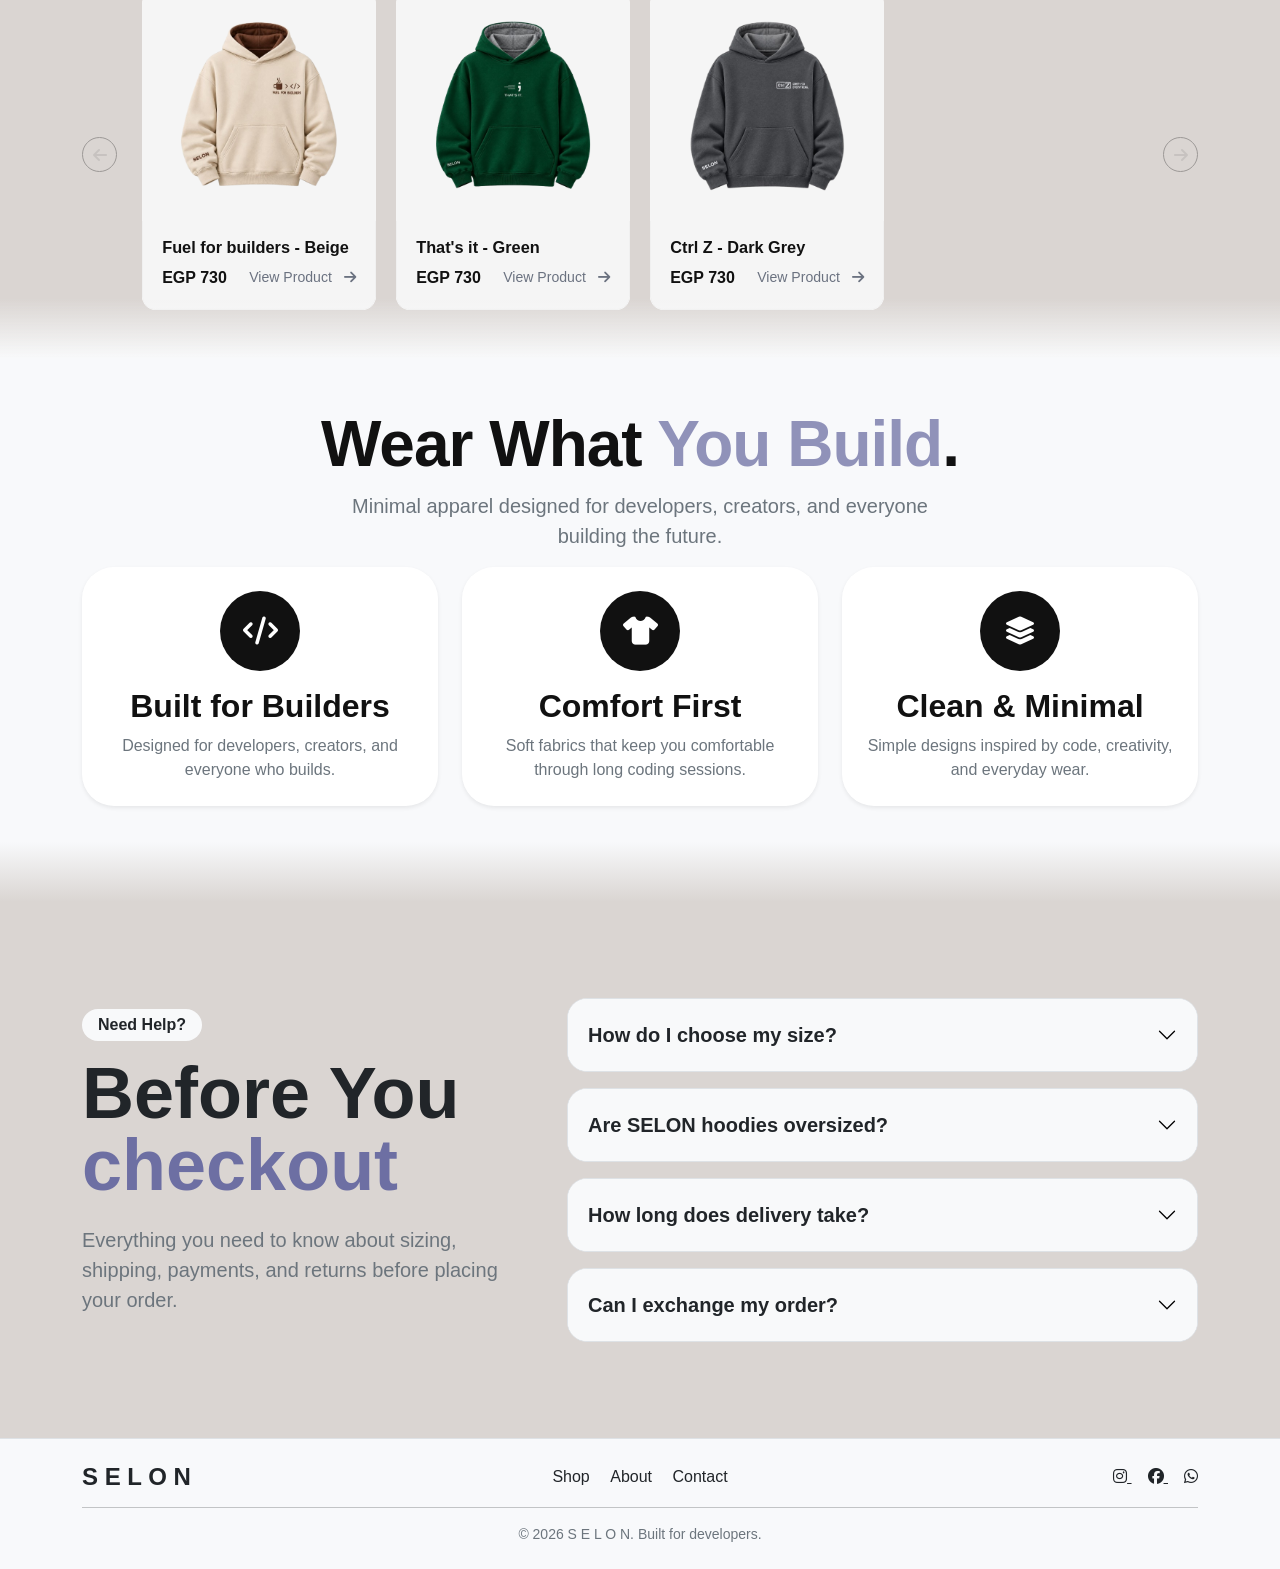
==== commit b486371d: "images update" ====
--- a/index.html
+++ b/index.html
@@ -342,11 +342,11 @@
                         <div class="best-seller-card">
                             <div class="category-card">
                                 <div class="card h-100 w-100">
-                                    <img src="Images/fuel-for-builders-brown.webp" class="card-img-top"
+                                    <img src="Images/Fuelfordevelopers-hoodie.png" class="card-img-top"
                                         alt="Brown Hoodie">
 
                                     <div class="card-body">
-                                        <h5 class="card-title">Fuel for builders - Brown</h5>
+                                        <h5 class="card-title">Fuel for builders - Beige</h5>
 
                                         <div class="d-flex justify-content-between align-items-center">
                                             <h6 class="fw-bold mb-0">EGP 730</h6>
@@ -362,37 +362,16 @@
                         </div>
 
 
-                        <!-- Card 2 -->
-                        <div class="best-seller-card">
-                            <div class="category-card">
-                                <div class="card h-100 w-100">
-                                    <img src="Images/ctrlz-olive.webp" class="card-img-top" alt="Build Hoodie">
-
-                                    <div class="card-body">
-                                        <h5 class="card-title">Ctrl Z - Olive</h5>
-
-                                        <div class="d-flex justify-content-between align-items-center">
-                                            <h6 class="fw-bold mb-0">EGP 730</h6>
-
-                                            <a href="pages/ctrlz-olive.html" class="text-decoration-none">
-                                                View Product
-                                                <i class="fa-solid fa-arrow-right ms-2"></i>
-                                            </a>
-                                        </div>
-                                    </div>
-                                </div>
-                            </div>
-                        </div>
-
+                      
 
                         <!-- Card 3 -->
                         <div class="best-seller-card">
                             <div class="category-card">
                                 <div class="card h-100 w-100">
-                                    <img src="Images/thatsit-navi.webp" class="card-img-top" alt="Ctrl Z Hoodie">
+                                    <img src="Images/Thats it. Hoodie green.png" class="card-img-top" alt="Ctrl Z Hoodie">
 
                                     <div class="card-body">
-                                        <h5 class="card-title">That's it - Navi</h5>
+                                        <h5 class="card-title">That's it - Green</h5>
 
                                         <div class="d-flex justify-content-between align-items-center">
                                             <h6 class="fw-bold mb-0">EGP 730</h6>
@@ -408,38 +387,15 @@
                         </div>
 
 
-                        <!-- Card 4 -->
-                        <div class="best-seller-card">
-                            <div class="category-card">
-                                <div class="card h-100 w-100">
-                                    <img src="Images/fuelforbuilders-black.webp" class="card-img-top"
-                                        alt="Fuel for builders Black">
-
-                                    <div class="card-body">
-                                        <h5 class="card-title">Fuel for builders - Black</h5>
-
-                                        <div class="d-flex justify-content-between align-items-center">
-                                            <h6 class="fw-bold mb-0">EGP 730</h6>
-
-                                            <a href="pages/Fuelforbuilders-black.html" class="text-decoration-none">
-                                                View Product
-                                                <i class="fa-solid fa-arrow-right ms-2"></i>
-                                            </a>
-                                        </div>
-                                    </div>
-                                </div>
-                            </div>
-                        </div>
-
 
                         <!-- Card 5 -->
                         <div class="best-seller-card">
                             <div class="category-card">
                                 <div class="card h-100 w-100">
-                                    <img src="Images/ctrlz-blue.webp" class="card-img-top" alt="New Hoodie">
+                                    <img src="Images/CntlZ Hoodie.png" class="card-img-top" alt="New Hoodie">
 
                                     <div class="card-body">
-                                        <h5 class="card-title">Ctrl Z - Blue</h5>
+                                        <h5 class="card-title">Ctrl Z - Dark Grey</h5>
 
                                         <div class="d-flex justify-content-between align-items-center">
                                             <h6 class="fw-bold mb-0">EGP 730</h6>
